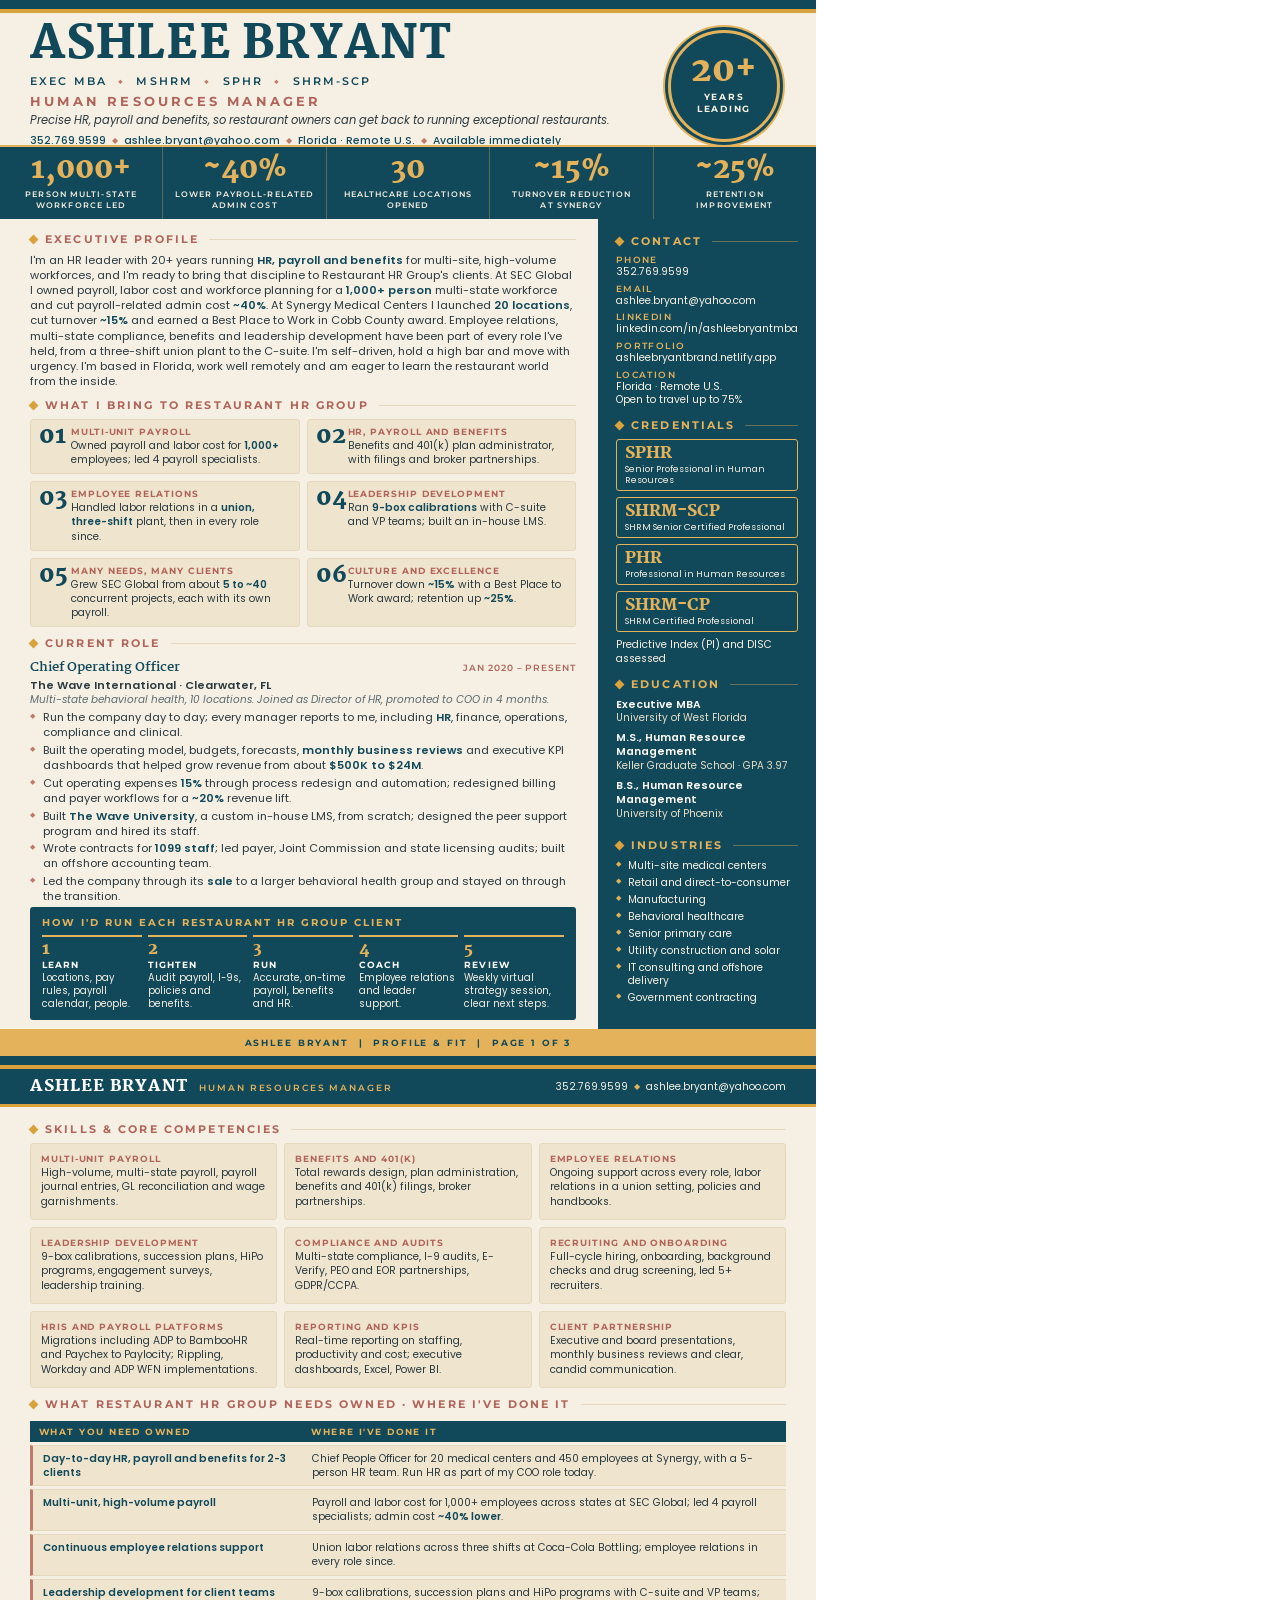
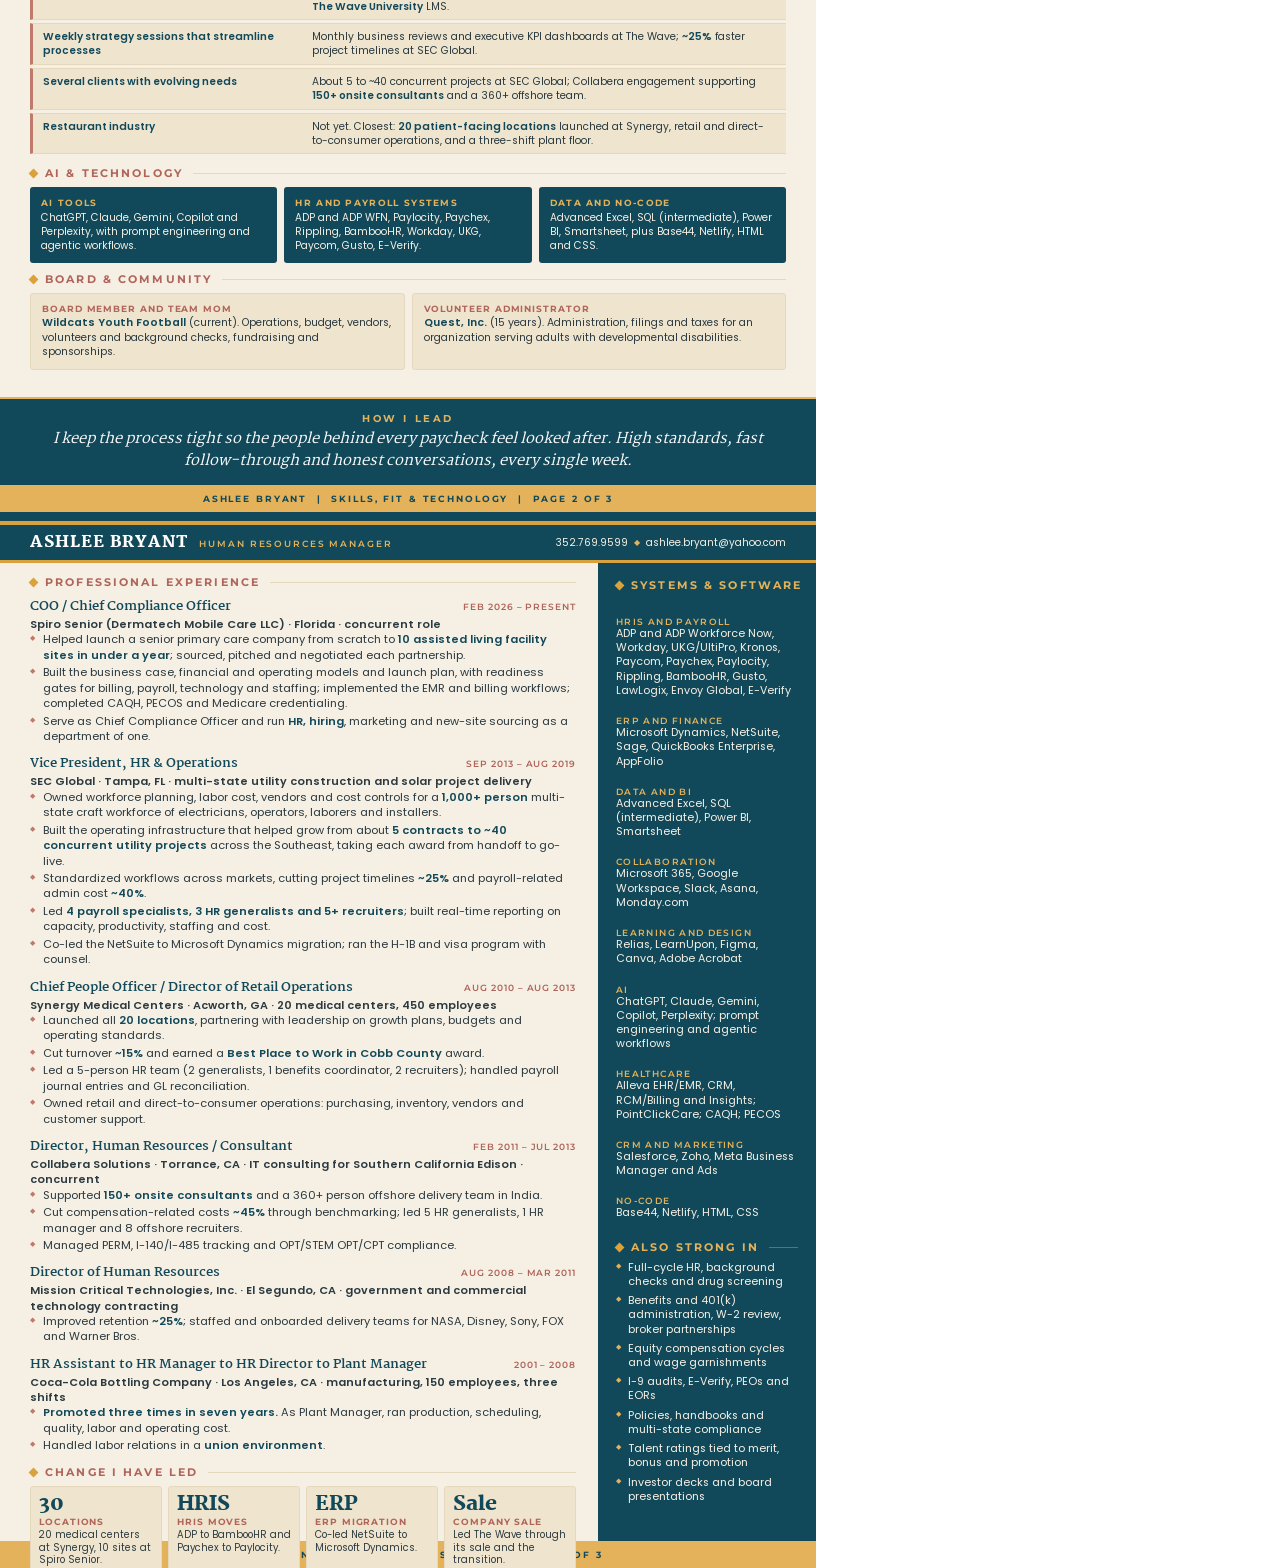
==== resume/resume.html @ 795b5654 "Add tailored 3-page resume for Restaurant HR Group HR Manager role Co-Authored-By: Claude Sonnet 5.5" ====
<!doctype html>
<html lang="en"><head><meta charset="utf-8">
<title>Ashlee Bryant | Human Resources Manager</title>
<link rel="stylesheet" href="fonts.css">
<style>
:root{--teal:#12495A;--cream:#F6F0E4;--tan:#EFE4CE;--tanb:#E6D8BC;--gold:#E3B25A;--gold2:#D9A23D;--terra:#C07A6B;--terra2:#B0645A;--ink:#2B3A40}
@page{size:8.5in 11in;margin:0}
*{box-sizing:border-box;margin:0;padding:0}
html,body{background:#fff}
body{font-family:'Poppins',sans-serif;color:var(--ink);font-size:8.6pt;line-height:1.38;-webkit-print-color-adjust:exact;print-color-adjust:exact}
.page{width:8.5in;height:11in;background:var(--cream);position:relative;overflow:hidden;display:flex;flex-direction:column;page-break-after:always}
.page:last-child{page-break-after:auto}
.bar-t{height:9px;background:var(--teal)}.bar-g{height:4px;background:var(--gold2)}
.foot{height:27px;background:var(--gold);color:var(--teal);font:700 7pt 'Montserrat',sans-serif;letter-spacing:.2em;display:flex;align-items:center;justify-content:center;flex:none}
b,strong{font-weight:600;color:var(--teal)}
.serif{font-family:'Martel',serif}
.mont{font-family:'Montserrat',sans-serif;letter-spacing:.16em;text-transform:uppercase}
/* header p1 */
.hdr{height:132px;padding:14px 30px 0 30px;display:flex;justify-content:space-between;align-items:center;flex:none}
.hdr h1{font:900 34pt/1 'Martel',serif;color:var(--teal);letter-spacing:.02em}
.cred{font:600 8pt 'Montserrat';letter-spacing:.2em;color:var(--teal);margin-top:6px}
.role{font:700 10pt 'Montserrat';letter-spacing:.24em;color:var(--terra2);margin-top:5px}
.tag{font-style:italic;font-size:8.6pt;color:var(--ink);margin-top:4px}
.contact{font-size:7.9pt;margin-top:6px;color:var(--teal);font-weight:500}
.d{color:var(--terra);font-size:6pt;margin:0 6px;vertical-align:1px}
.seal{width:112px;height:112px;border-radius:50%;background:var(--teal);border:3px solid var(--gold);box-shadow:0 0 0 3px var(--teal),0 0 0 5px var(--gold);display:flex;flex-direction:column;align-items:center;justify-content:center;text-align:center;flex:none;margin-right:6px}
.seal .n{font:900 25pt/1 'Martel';color:var(--gold)}
.seal .l{font:700 6.4pt/1.4 'Montserrat';letter-spacing:.2em;color:var(--cream);margin-top:3px}
/* stats */
.stats{background:var(--teal);height:74px;display:flex;flex:none;border-top:2px solid var(--gold)}
.stat{flex:1;text-align:center;display:flex;flex-direction:column;justify-content:center;border-right:1px solid rgba(227,178,90,.35)}
.stat:last-child{border:0}
.stat .v{font:900 21pt/1 'Martel';color:var(--gold)}
.stat .k{font:600 5.9pt/1.35 'Montserrat';letter-spacing:.14em;text-transform:uppercase;color:var(--cream);margin-top:5px;padding:0 6px}
/* layout */
.body{flex:1;display:flex;min-height:0}
.main{flex:1;padding:14px 22px 12px 30px;display:flex;flex-direction:column;min-width:0}
.side{width:218px;background:var(--teal);color:var(--cream);padding:16px 18px;display:flex;flex-direction:column;flex:none}
.sec{margin-bottom:10px}
.sh{display:flex;align-items:center;margin-bottom:7px}
.sh i{width:7px;height:7px;background:var(--gold2);transform:rotate(45deg);flex:none;margin-right:8px}
.sh span{font:700 8pt 'Montserrat';letter-spacing:.2em;color:var(--terra2);text-transform:uppercase;white-space:nowrap}
.sh:after{content:"";flex:1;height:1px;background:var(--tanb);margin-left:10px}
.side .sh span{color:var(--gold)}.side .sh:after{background:rgba(227,178,90,.4)}
p.prof{text-align:left}
.tiles{display:grid;grid-template-columns:1fr 1fr;gap:7px}
.tile{background:var(--tan);border:1px solid var(--tanb);border-radius:3px;padding:6px 8px 6px 40px;position:relative;font-size:8pt;line-height:1.36}
.tile .num{position:absolute;left:8px;top:6px;font:900 17pt/1 'Martel';color:var(--teal)}
.tile h4{font:700 6.9pt 'Montserrat';letter-spacing:.1em;text-transform:uppercase;color:var(--terra2);margin-bottom:2px}
.job{margin-bottom:0}
.jh{display:flex;justify-content:space-between;align-items:baseline}
.jt{font:700 9.6pt 'Martel';color:var(--teal)}
.jd{font:600 7pt 'Montserrat';letter-spacing:.1em;color:var(--terra2);white-space:nowrap}
.jc{font-weight:600;font-size:8.3pt;color:var(--ink)}
.jm{font-style:italic;font-size:7.8pt;color:#5b6a70;margin-bottom:3px}
ul.b{list-style:none}
ul.b li{position:relative;padding-left:13px;margin-bottom:2.6px}
ul.b li:before{content:"◆";position:absolute;left:0;top:1px;font-size:5.5pt;color:var(--terra)}
.strip{background:var(--teal);border-radius:3px;padding:9px 12px 10px;margin-top:auto;color:var(--cream)}
.strip .t{font:700 7.4pt 'Montserrat';letter-spacing:.2em;color:var(--gold);text-transform:uppercase;margin-bottom:7px}
.steps{display:flex;gap:6px}
.step{flex:1;border-top:2px solid var(--gold);padding-top:5px;font-size:7.3pt;line-height:1.32}
.step .n{font:900 12pt/1 'Martel';color:var(--gold);display:block;margin-bottom:1px}
.step h5{font:700 6.6pt 'Montserrat';letter-spacing:.12em;text-transform:uppercase;color:#fff;margin-bottom:2px}
/* sidebar content */
.side .grp{margin-bottom:12px}
.side .lab{font:600 6.4pt 'Montserrat';letter-spacing:.16em;text-transform:uppercase;color:var(--gold);margin-top:5px}
.side .val{font-size:7.9pt;word-break:break-all;line-height:1.3}
.cbox{border:1px solid var(--gold);border-radius:3px;padding:5px 8px;margin-bottom:6px}
.cbox .c{font:900 12pt/1.1 'Martel';color:var(--gold)}
.cbox .f{font-size:6.8pt;line-height:1.25;color:var(--cream)}
.edu{margin-bottom:7px}
.edu .dg{font-weight:600;font-size:8pt;color:#fff;line-height:1.3}
.edu .sc{font-size:7.5pt;color:#e9dfc8;line-height:1.3}
.ind{list-style:none}
.ind li{position:relative;padding-left:12px;font-size:7.8pt;line-height:1.3;margin-bottom:3.5px}
.ind li:before{content:"◆";position:absolute;left:0;top:1px;font-size:5pt;color:var(--gold)}
/* slim header */
.slim{background:var(--teal);height:38px;display:flex;align-items:center;justify-content:space-between;padding:0 30px;flex:none;border-bottom:3px solid var(--gold2)}
.slim .nm{font:900 12pt 'Martel';color:#fff;letter-spacing:.06em}
.slim .nm em{font:600 7pt 'Montserrat';font-style:normal;letter-spacing:.2em;color:var(--gold);margin-left:12px}
.slim .ct{font-size:7.6pt;color:var(--cream)}
.slim .ct .d{color:var(--gold)}
/* page 2 */
.p2{flex:1;padding:16px 30px 0;display:flex;flex-direction:column;min-height:0}
.sk{display:grid;grid-template-columns:repeat(3,1fr);gap:7px}
.sk .tile{padding:9px 10px 10px;font-size:7.9pt}
.fit{width:100%;border-collapse:separate;border-spacing:0 3px;font-size:7.8pt;line-height:1.33}
.fit th{background:var(--teal);color:var(--gold);font:700 6.8pt 'Montserrat';letter-spacing:.16em;text-transform:uppercase;text-align:left;padding:5px 9px}
.fit td{background:var(--tan);padding:7px 10px;vertical-align:top;border-top:1px solid var(--tanb);border-bottom:1px solid var(--tanb)}
.fit td:first-child{width:36%;font-weight:600;color:var(--teal);border-left:3px solid var(--terra);}
.cards{display:grid;grid-template-columns:repeat(3,1fr);gap:7px}
.card{background:var(--teal);color:var(--cream);border-radius:3px;padding:10px 11px;font-size:7.7pt;line-height:1.36}
.card h4{font:700 7pt 'Montserrat';letter-spacing:.14em;text-transform:uppercase;color:var(--gold);margin-bottom:3px}
.comm{display:grid;grid-template-columns:1fr 1fr;gap:7px}
.comm .tile{padding:9px 11px}
.lead{background:var(--teal);margin:0 -30px;padding:15px 40px;color:var(--cream);text-align:center;margin-top:auto;border-top:2px solid var(--gold)}
.lead .l{font:700 7.4pt 'Montserrat';letter-spacing:.26em;color:var(--gold);margin-bottom:5px}
.lead q{font:italic 400 11pt/1.45 'Martel';color:#fff;quotes:none}
/* page 3 */
.p3{flex:1;display:flex;min-height:0}
.p3 .main{padding-top:13px}
.chg{display:grid;grid-template-columns:repeat(4,1fr);gap:6px;margin-top:auto}
.chg .tile{padding:7px 8px;font-size:7.3pt;line-height:1.32}
.chg .tile h4{color:var(--terra2)}
.chg .big{font:900 15pt/1 'Martel';color:var(--teal);display:block;margin-bottom:2px}
.job3{margin-bottom:7px}
.job3 ul.b li{margin-bottom:2px}
#p1 .main{font-size:8.4pt;line-height:1.35}
#p1 .tile{font-size:7.8pt}
#p3 .main{font-size:8.4pt;padding-bottom:16px}
#p3 .side .val{font-size:8.2pt}
#p3 .side .lab{margin-top:18px!important}
#p3 .side .lab:first-of-type{margin-top:0!important}
#p3 .side .ind li{font-size:8.2pt;margin-bottom:5px}
#p2 .fit td{padding:6px 10px}
#p2 .lead{padding:13px 40px}
</style></head><body>

<!-- ============ PAGE 1 ============ -->
<div class="page" id="p1">
  <div class="bar-t"></div><div class="bar-g"></div>
  <div class="hdr">
    <div>
      <h1>ASHLEE BRYANT</h1>
      <div class="cred">EXEC MBA <span class="d">◆</span> MSHRM <span class="d">◆</span> SPHR <span class="d">◆</span> SHRM-SCP</div>
      <div class="role">HUMAN RESOURCES MANAGER</div>
      <div class="tag">Precise HR, payroll and benefits, so restaurant owners can get back to running exceptional restaurants.</div>
      <div class="contact">352.769.9599<span class="d">◆</span>ashlee.bryant@yahoo.com<span class="d">◆</span>Florida · Remote U.S.<span class="d">◆</span>Available immediately</div>
    </div>
    <div class="seal"><span class="n">20+</span><span class="l">YEARS<br>LEADING</span></div>
  </div>
  <div class="stats">
    <div class="stat"><span class="v">1,000+</span><span class="k">Person multi-state<br>workforce led</span></div>
    <div class="stat"><span class="v">~40%</span><span class="k">Lower payroll-related<br>admin cost</span></div>
    <div class="stat"><span class="v">30</span><span class="k">Healthcare locations<br>opened</span></div>
    <div class="stat"><span class="v">~15%</span><span class="k">Turnover reduction<br>at Synergy</span></div>
    <div class="stat"><span class="v">~25%</span><span class="k">Retention<br>improvement</span></div>
  </div>
  <div class="body">
    <div class="main">
      <div class="sec">
        <div class="sh"><i></i><span>Executive Profile</span></div>
        <p class="prof">I'm an HR leader with 20+ years running <b>HR, payroll and benefits</b> for multi-site, high-volume workforces, and I'm ready to bring that discipline to Restaurant HR Group's clients. At SEC Global I owned payroll, labor cost and workforce planning for a <b>1,000+ person</b> multi-state workforce and cut payroll-related admin cost <b>~40%</b>. At Synergy Medical Centers I launched <b>20 locations</b>, cut turnover <b>~15%</b> and earned a Best Place to Work in Cobb County award. Employee relations, multi-state compliance, benefits and leadership development have been part of every role I've held, from a three-shift union plant to the C-suite. I'm self-driven, hold a high bar and move with urgency. I'm based in Florida, work well remotely and am eager to learn the restaurant world from the inside.</p>
      </div>
      <div class="sec">
        <div class="sh"><i></i><span>What I bring to Restaurant HR Group</span></div>
        <div class="tiles">
          <div class="tile"><span class="num">01</span><h4>Multi-unit payroll</h4>Owned payroll and labor cost for <b>1,000+</b> employees; led 4 payroll specialists.</div>
          <div class="tile"><span class="num">02</span><h4>HR, payroll and benefits</h4>Benefits and 401(k) plan administrator, with filings and broker partnerships.</div>
          <div class="tile"><span class="num">03</span><h4>Employee relations</h4>Handled labor relations in a <b>union, three-shift</b> plant, then in every role since.</div>
          <div class="tile"><span class="num">04</span><h4>Leadership development</h4>Ran <b>9-box calibrations</b> with C-suite and VP teams; built an in-house LMS.</div>
          <div class="tile"><span class="num">05</span><h4>Many needs, many clients</h4>Grew SEC Global from about <b>5 to ~40</b> concurrent projects, each with its own payroll.</div>
          <div class="tile"><span class="num">06</span><h4>Culture and excellence</h4>Turnover down <b>~15%</b> with a Best Place to Work award; retention up <b>~25%</b>.</div>
        </div>
      </div>
      <div class="sec job">
        <div class="sh"><i></i><span>Current Role</span></div>
        <div class="jh"><span class="jt">Chief Operating Officer</span><span class="jd">JAN 2020 – PRESENT</span></div>
        <div class="jc">The Wave International · Clearwater, FL</div>
        <div class="jm">Multi-state behavioral health, 10 locations. Joined as Director of HR, promoted to COO in 4 months.</div>
        <ul class="b">
          <li>Run the company day to day; every manager reports to me, including <b>HR</b>, finance, operations, compliance and clinical.</li>
          <li>Built the operating model, budgets, forecasts, <b>monthly business reviews</b> and executive KPI dashboards that helped grow revenue from about <b>$500K to $24M</b>.</li>
          <li>Cut operating expenses <b>15%</b> through process redesign and automation; redesigned billing and payer workflows for a <b>~20%</b> revenue lift.</li>
          <li>Built <b>The Wave University</b>, a custom in-house LMS, from scratch; designed the peer support program and hired its staff.</li>
          <li>Wrote contracts for <b>1099 staff</b>; led payer, Joint Commission and state licensing audits; built an offshore accounting team.</li>
                    <li>Led the company through its <b>sale</b> to a larger behavioral health group and stayed on through the transition.</li>
        </ul>
      </div>
      <div class="strip">
        <div class="t">How I'd run each Restaurant HR Group client</div>
        <div class="steps">
          <div class="step"><span class="n">1</span><h5>Learn</h5>Locations, pay rules, payroll calendar, people.</div>
          <div class="step"><span class="n">2</span><h5>Tighten</h5>Audit payroll, I-9s, policies and benefits.</div>
          <div class="step"><span class="n">3</span><h5>Run</h5>Accurate, on-time payroll, benefits and HR.</div>
          <div class="step"><span class="n">4</span><h5>Coach</h5>Employee relations and leader support.</div>
          <div class="step"><span class="n">5</span><h5>Review</h5>Weekly virtual strategy session, clear next steps.</div>
        </div>
      </div>
    </div>
    <div class="side">
      <div class="grp">
        <div class="sh"><i></i><span>Contact</span></div>
        <div class="lab" style="margin-top:0">Phone</div><div class="val">352.769.9599</div>
        <div class="lab">Email</div><div class="val">ashlee.bryant@yahoo.com</div>
        <div class="lab">LinkedIn</div><div class="val">linkedin.com/in/ashleebryantmba</div>
        <div class="lab">Portfolio</div><div class="val">ashleebryantbrand.netlify.app</div>
        <div class="lab">Location</div><div class="val">Florida · Remote U.S.<br>Open to travel up to 75%</div>
      </div>
      <div class="grp">
        <div class="sh"><i></i><span>Credentials</span></div>
        <div class="cbox"><div class="c">SPHR</div><div class="f">Senior Professional in Human Resources</div></div>
        <div class="cbox"><div class="c">SHRM-SCP</div><div class="f">SHRM Senior Certified Professional</div></div>
        <div class="cbox"><div class="c">PHR</div><div class="f">Professional in Human Resources</div></div>
        <div class="cbox"><div class="c">SHRM-CP</div><div class="f">SHRM Certified Professional</div></div>
        <div class="val" style="margin-top:2px;word-break:normal">Predictive Index (PI) and DISC assessed</div>
      </div>
      <div class="grp">
        <div class="sh"><i></i><span>Education</span></div>
        <div class="edu"><div class="dg">Executive MBA</div><div class="sc">University of West Florida</div></div>
        <div class="edu"><div class="dg">M.S., Human Resource Management</div><div class="sc">Keller Graduate School · GPA 3.97</div></div>
        <div class="edu"><div class="dg">B.S., Human Resource Management</div><div class="sc">University of Phoenix</div></div>
      </div>
      <div class="grp" style="margin-bottom:0">
        <div class="sh"><i></i><span>Industries</span></div>
        <ul class="ind">
          <li>Multi-site medical centers</li><li>Retail and direct-to-consumer</li><li>Manufacturing</li><li>Behavioral healthcare</li><li>Senior primary care</li><li>Utility construction and solar</li><li>IT consulting and offshore delivery</li><li>Government contracting</li>
        </ul>
      </div>
    </div>
  </div>
  <div class="foot">ASHLEE BRYANT &nbsp;|&nbsp; PROFILE &amp; FIT &nbsp;|&nbsp; PAGE 1 OF 3</div>
</div>

<!-- ============ PAGE 2 ============ -->
<div class="page" id="p2">
  <div class="bar-t"></div><div class="bar-g"></div>
  <div class="slim"><div class="nm">ASHLEE BRYANT<em>HUMAN RESOURCES MANAGER</em></div><div class="ct">352.769.9599<span class="d">◆</span>ashlee.bryant@yahoo.com</div></div>
  <div class="p2">
    <div class="sec">
      <div class="sh"><i></i><span>Skills &amp; Core Competencies</span></div>
      <div class="sk">
        <div class="tile"><h4>Multi-unit payroll</h4>High-volume, multi-state payroll, payroll journal entries, GL reconciliation and wage garnishments.</div>
        <div class="tile"><h4>Benefits and 401(k)</h4>Total rewards design, plan administration, benefits and 401(k) filings, broker partnerships.</div>
        <div class="tile"><h4>Employee relations</h4>Ongoing support across every role, labor relations in a union setting, policies and handbooks.</div>
        <div class="tile"><h4>Leadership development</h4>9-box calibrations, succession plans, HiPo programs, engagement surveys, leadership training.</div>
        <div class="tile"><h4>Compliance and audits</h4>Multi-state compliance, I-9 audits, E-Verify, PEO and EOR partnerships, GDPR/CCPA.</div>
        <div class="tile"><h4>Recruiting and onboarding</h4>Full-cycle hiring, onboarding, background checks and drug screening, led 5+ recruiters.</div>
        <div class="tile"><h4>HRIS and payroll platforms</h4>Migrations including ADP to BambooHR and Paychex to Paylocity; Rippling, Workday and ADP WFN implementations.</div>
        <div class="tile"><h4>Reporting and KPIs</h4>Real-time reporting on staffing, productivity and cost; executive dashboards, Excel, Power BI.</div>
        <div class="tile"><h4>Client partnership</h4>Executive and board presentations, monthly business reviews and clear, candid communication.</div>
      </div>
    </div>
    <div class="sec">
      <div class="sh"><i></i><span>What Restaurant HR Group needs owned · Where I've done it</span></div>
      <table class="fit">
        <tr><th>What you need owned</th><th>Where I've done it</th></tr>
        <tr><td>Day-to-day HR, payroll and benefits for 2-3 clients</td><td>Chief People Officer for 20 medical centers and 450 employees at Synergy, with a 5-person HR team. Run HR as part of my COO role today.</td></tr>
        <tr><td>Multi-unit, high-volume payroll</td><td>Payroll and labor cost for 1,000+ employees across states at SEC Global; led 4 payroll specialists; admin cost <b>~40% lower</b>.</td></tr>
        <tr><td>Continuous employee relations support</td><td>Union labor relations across three shifts at Coca-Cola Bottling; employee relations in every role since.</td></tr>
        <tr><td>Leadership development for client teams</td><td>9-box calibrations, succession plans and HiPo programs with C-suite and VP teams; <b>The Wave University</b> LMS.</td></tr>
        <tr><td>Weekly strategy sessions that streamline processes</td><td>Monthly business reviews and executive KPI dashboards at The Wave; <b>~25%</b> faster project timelines at SEC Global.</td></tr>
        <tr><td>Several clients with evolving needs</td><td>About 5 to ~40 concurrent projects at SEC Global; Collabera engagement supporting <b>150+ onsite consultants</b> and a 360+ offshore team.</td></tr>
        <tr><td>Restaurant industry</td><td>Not yet. Closest: <b>20 patient-facing locations</b> launched at Synergy, retail and direct-to-consumer operations, and a three-shift plant floor.</td></tr>
      </table>
    </div>
    <div class="sec">
      <div class="sh"><i></i><span>AI &amp; Technology</span></div>
      <div class="cards">
        <div class="card"><h4>AI tools</h4>ChatGPT, Claude, Gemini, Copilot and Perplexity, with prompt engineering and agentic workflows.</div>
        <div class="card"><h4>HR and payroll systems</h4>ADP and ADP WFN, Paylocity, Paychex, Rippling, BambooHR, Workday, UKG, Paycom, Gusto, E-Verify.</div>
        <div class="card"><h4>Data and no-code</h4>Advanced Excel, SQL (intermediate), Power BI, Smartsheet, plus Base44, Netlify, HTML and CSS.</div>
      </div>
    </div>
    <div class="sec" style="margin-bottom:14px">
      <div class="sh"><i></i><span>Board &amp; Community</span></div>
      <div class="comm">
        <div class="tile"><h4>Board Member and Team Mom</h4><b>Wildcats Youth Football</b> (current). Operations, budget, vendors, volunteers and background checks, fundraising and sponsorships.</div>
        <div class="tile"><h4>Volunteer Administrator</h4><b>Quest, Inc.</b> (15 years). Administration, filings and taxes for an organization serving adults with developmental disabilities.</div>
      </div>
    </div>
    <div class="lead">
      <div class="l">HOW I LEAD</div>
      <q>I keep the process tight so the people behind every paycheck feel looked after. High standards, fast follow-through and honest conversations, every single week.</q>
    </div>
  </div>
  <div class="foot">ASHLEE BRYANT &nbsp;|&nbsp; SKILLS, FIT &amp; TECHNOLOGY &nbsp;|&nbsp; PAGE 2 OF 3</div>
</div>

<!-- ============ PAGE 3 ============ -->
<div class="page" id="p3">
  <div class="bar-t"></div><div class="bar-g"></div>
  <div class="slim"><div class="nm">ASHLEE BRYANT<em>HUMAN RESOURCES MANAGER</em></div><div class="ct">352.769.9599<span class="d">◆</span>ashlee.bryant@yahoo.com</div></div>
  <div class="p3">
    <div class="main">
      <div class="sh"><i></i><span>Professional Experience</span></div>
      <div class="job3">
        <div class="jh"><span class="jt">COO / Chief Compliance Officer</span><span class="jd">FEB 2026 – PRESENT</span></div>
        <div class="jc">Spiro Senior (Dermatech Mobile Care LLC) · Florida · concurrent role</div>
        <ul class="b">
          <li>Helped launch a senior primary care company from scratch to <b>10 assisted living facility sites in under a year</b>; sourced, pitched and negotiated each partnership.</li>
          <li>Built the business case, financial and operating models and launch plan, with readiness gates for billing, payroll, technology and staffing; implemented the EMR and billing workflows; completed CAQH, PECOS and Medicare credentialing.</li>
          <li>Serve as Chief Compliance Officer and run <b>HR, hiring</b>, marketing and new-site sourcing as a department of one.</li>
        </ul>
      </div>
      <div class="job3">
        <div class="jh"><span class="jt">Vice President, HR &amp; Operations</span><span class="jd">SEP 2013 – AUG 2019</span></div>
        <div class="jc">SEC Global · Tampa, FL · multi-state utility construction and solar project delivery</div>
        <ul class="b">
          <li>Owned workforce planning, labor cost, vendors and cost controls for a <b>1,000+ person</b> multi-state craft workforce of electricians, operators, laborers and installers.</li>
          <li>Built the operating infrastructure that helped grow from about <b>5 contracts to ~40 concurrent utility projects</b> across the Southeast, taking each award from handoff to go-live.</li>
          <li>Standardized workflows across markets, cutting project timelines <b>~25%</b> and payroll-related admin cost <b>~40%</b>.</li>
          <li>Led <b>4 payroll specialists, 3 HR generalists and 5+ recruiters</b>; built real-time reporting on capacity, productivity, staffing and cost.</li>
          <li>Co-led the NetSuite to Microsoft Dynamics migration; ran the H-1B and visa program with counsel.</li>
        </ul>
      </div>
      <div class="job3">
        <div class="jh"><span class="jt">Chief People Officer / Director of Retail Operations</span><span class="jd">AUG 2010 – AUG 2013</span></div>
        <div class="jc">Synergy Medical Centers · Acworth, GA · 20 medical centers, 450 employees</div>
        <ul class="b">
          <li>Launched all <b>20 locations</b>, partnering with leadership on growth plans, budgets and operating standards.</li>
          <li>Cut turnover <b>~15%</b> and earned a <b>Best Place to Work in Cobb County</b> award.</li>
          <li>Led a 5-person HR team (2 generalists, 1 benefits coordinator, 2 recruiters); handled payroll journal entries and GL reconciliation.</li>
          <li>Owned retail and direct-to-consumer operations: purchasing, inventory, vendors and customer support.</li>
        </ul>
      </div>
      <div class="job3">
        <div class="jh"><span class="jt">Director, Human Resources / Consultant</span><span class="jd">FEB 2011 – JUL 2013</span></div>
        <div class="jc">Collabera Solutions · Torrance, CA · IT consulting for Southern California Edison · concurrent</div>
        <ul class="b">
          <li>Supported <b>150+ onsite consultants</b> and a 360+ person offshore delivery team in India.</li>
          <li>Cut compensation-related costs <b>~45%</b> through benchmarking; led 5 HR generalists, 1 HR manager and 8 offshore recruiters.</li>
          <li>Managed PERM, I-140/I-485 tracking and OPT/STEM OPT/CPT compliance.</li>
        </ul>
      </div>
      <div class="job3">
        <div class="jh"><span class="jt">Director of Human Resources</span><span class="jd">AUG 2008 – MAR 2011</span></div>
        <div class="jc">Mission Critical Technologies, Inc. · El Segundo, CA · government and commercial technology contracting</div>
        <ul class="b">
          <li>Improved retention <b>~25%</b>; staffed and onboarded delivery teams for NASA, Disney, Sony, FOX and Warner Bros.</li>
        </ul>
      </div>
      <div class="job3" style="margin-bottom:10px">
        <div class="jh"><span class="jt">HR Assistant to HR Manager to HR Director to Plant Manager</span><span class="jd">2001 – 2008</span></div>
        <div class="jc">Coca-Cola Bottling Company · Los Angeles, CA · manufacturing, 150 employees, three shifts</div>
        <ul class="b">
          <li><b>Promoted three times in seven years.</b> As Plant Manager, ran production, scheduling, quality, labor and operating cost.</li>
          <li>Handled labor relations in a <b>union environment</b>.</li>
        </ul>
      </div>
      <div class="sh" style="margin-top:auto"><i></i><span>Change I Have Led</span></div>
      <div class="chg">
        <div class="tile"><span class="big">30</span><h4>Locations</h4>20 medical centers at Synergy, 10 sites at Spiro Senior.</div>
        <div class="tile"><span class="big">HRIS</span><h4>HRIS moves</h4>ADP to BambooHR and Paychex to Paylocity.</div>
        <div class="tile"><span class="big">ERP</span><h4>ERP migration</h4>Co-led NetSuite to Microsoft Dynamics.</div>
        <div class="tile"><span class="big">Sale</span><h4>Company sale</h4>Led The Wave through its sale and the transition.</div>
      </div>
    </div>
    <div class="side">
      <div class="sh"><i></i><span>Systems &amp; Software</span></div>
      <div class="lab" style="margin-top:0">HRIS and payroll</div><div class="val" style="word-break:normal">ADP and ADP Workforce Now, Workday, UKG/UltiPro, Kronos, Paycom, Paychex, Paylocity, Rippling, BambooHR, Gusto, LawLogix, Envoy Global, E-Verify</div>
      <div class="lab" style="margin-top:12px">ERP and finance</div><div class="val" style="word-break:normal">Microsoft Dynamics, NetSuite, Sage, QuickBooks Enterprise, AppFolio</div>
      <div class="lab" style="margin-top:12px">Data and BI</div><div class="val" style="word-break:normal">Advanced Excel, SQL (intermediate), Power BI, Smartsheet</div>
      <div class="lab" style="margin-top:12px">Collaboration</div><div class="val" style="word-break:normal">Microsoft 365, Google Workspace, Slack, Asana, Monday.com</div>
      <div class="lab" style="margin-top:12px">Learning and design</div><div class="val" style="word-break:normal">Relias, LearnUpon, Figma, Canva, Adobe Acrobat</div>
      <div class="lab" style="margin-top:12px">AI</div><div class="val" style="word-break:normal">ChatGPT, Claude, Gemini, Copilot, Perplexity; prompt engineering and agentic workflows</div>
      <div class="lab" style="margin-top:12px">Healthcare</div><div class="val" style="word-break:normal">Alleva EHR/EMR, CRM, RCM/Billing and Insights; PointClickCare; CAQH; PECOS</div>
      <div class="lab" style="margin-top:12px">CRM and marketing</div><div class="val" style="word-break:normal">Salesforce, Zoho, Meta Business Manager and Ads</div>
      <div class="lab" style="margin-top:12px">No-code</div><div class="val" style="word-break:normal">Base44, Netlify, HTML, CSS</div>
      <div class="sh" style="margin-top:20px"><i></i><span>Also Strong In</span></div>
      <ul class="ind">
        <li>Full-cycle HR, background checks and drug screening</li><li>Benefits and 401(k) administration, W-2 review, broker partnerships</li><li>Equity compensation cycles and wage garnishments</li><li>I-9 audits, E-Verify, PEOs and EORs</li><li>Policies, handbooks and multi-state compliance</li><li>Talent ratings tied to merit, bonus and promotion</li><li>Investor decks and board presentations</li>
      </ul>
    </div>
  </div>
  <div class="foot">ASHLEE BRYANT &nbsp;|&nbsp; EXPERIENCE &amp; SYSTEMS &nbsp;|&nbsp; PAGE 3 OF 3</div>
</div>
</body></html>
---- resume/fonts.css ----
@font-face {
  font-family: 'Martel';
  font-style: normal;
  font-weight: 400;
  font-display: swap;
  src: url(fonts/f0.ttf) format('truetype');
}
@font-face {
  font-family: 'Martel';
  font-style: normal;
  font-weight: 700;
  font-display: swap;
  src: url(fonts/f1.ttf) format('truetype');
}
@font-face {
  font-family: 'Martel';
  font-style: normal;
  font-weight: 900;
  font-display: swap;
  src: url(fonts/f2.ttf) format('truetype');
}
@font-face {
  font-family: 'Montserrat';
  font-style: normal;
  font-weight: 500;
  font-display: swap;
  src: url(fonts/f3.ttf) format('truetype');
}
@font-face {
  font-family: 'Montserrat';
  font-style: normal;
  font-weight: 600;
  font-display: swap;
  src: url(fonts/f4.ttf) format('truetype');
}
@font-face {
  font-family: 'Montserrat';
  font-style: normal;
  font-weight: 700;
  font-display: swap;
  src: url(fonts/f5.ttf) format('truetype');
}
@font-face {
  font-family: 'Poppins';
  font-style: italic;
  font-weight: 400;
  font-display: swap;
  src: url(fonts/f6.ttf) format('truetype');
}
@font-face {
  font-family: 'Poppins';
  font-style: normal;
  font-weight: 400;
  font-display: swap;
  src: url(fonts/f7.ttf) format('truetype');
}
@font-face {
  font-family: 'Poppins';
  font-style: normal;
  font-weight: 500;
  font-display: swap;
  src: url(fonts/f8.ttf) format('truetype');
}
@font-face {
  font-family: 'Poppins';
  font-style: normal;
  font-weight: 600;
  font-display: swap;
  src: url(fonts/f9.ttf) format('truetype');
}
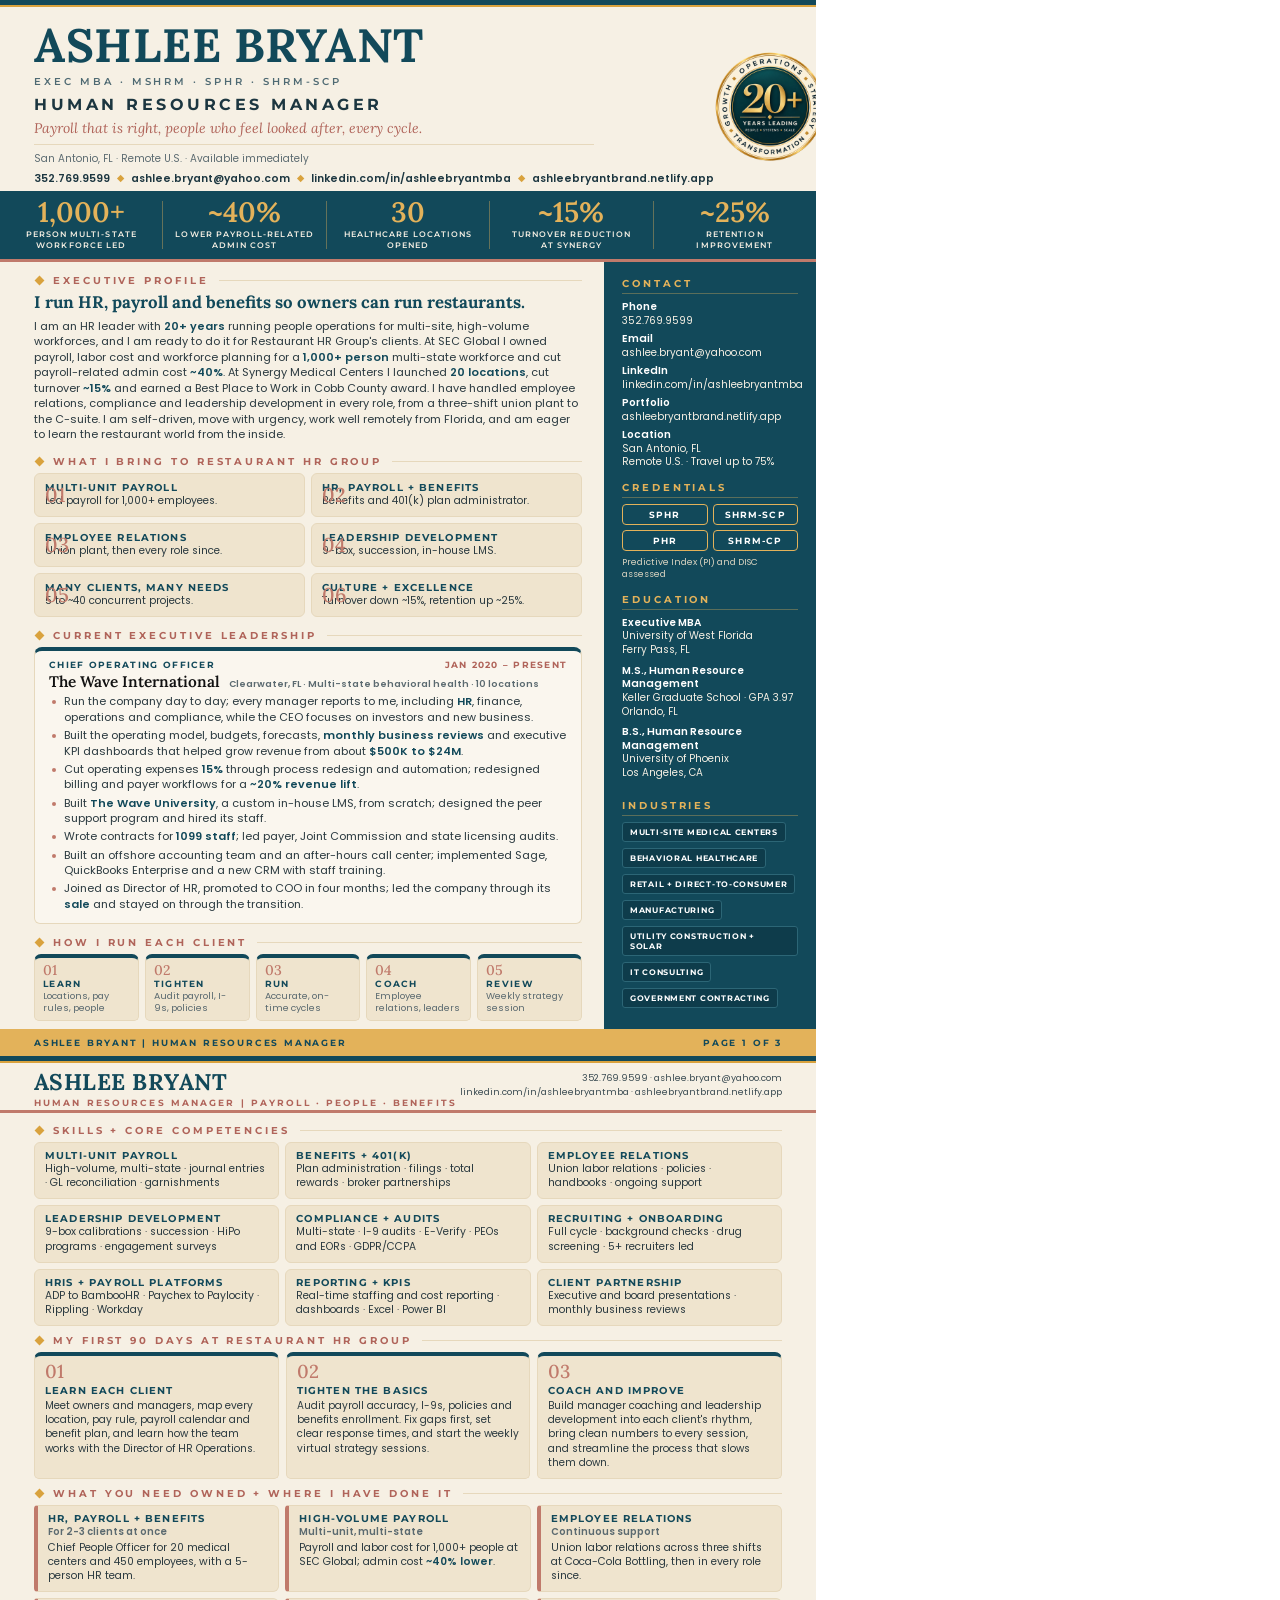
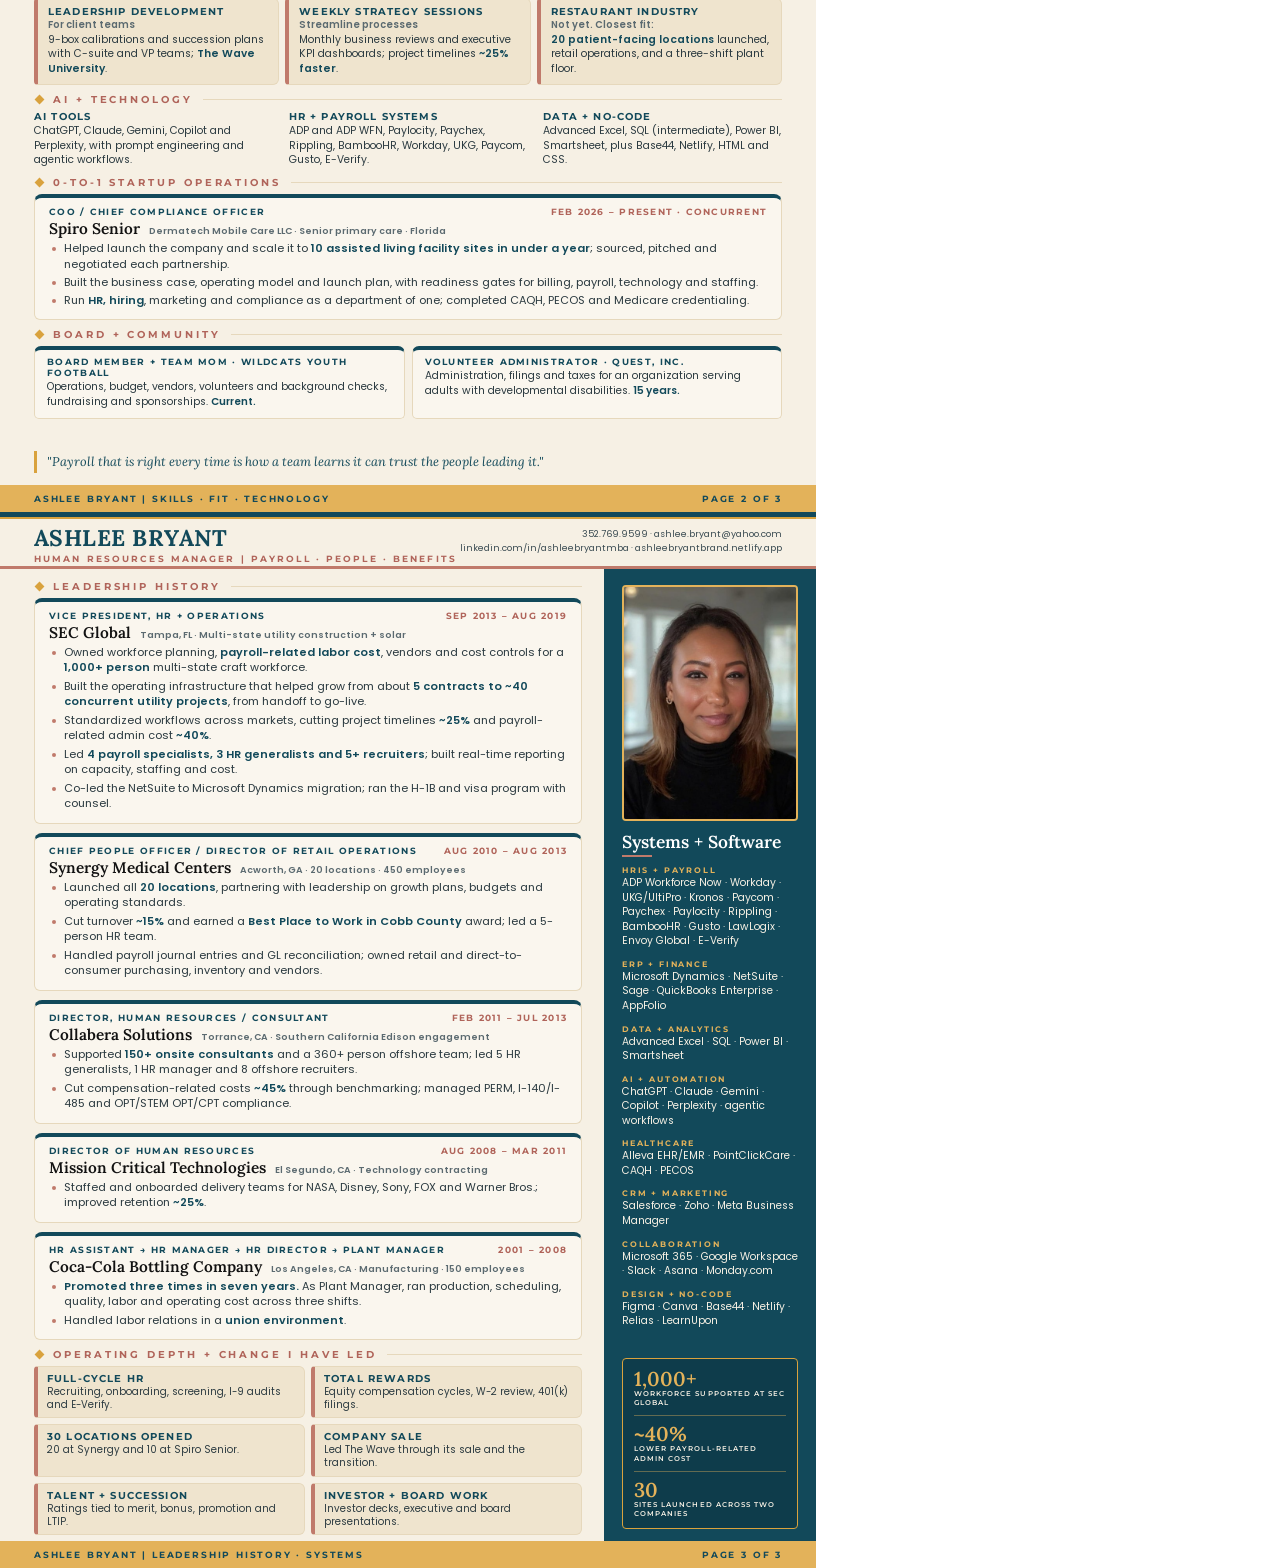
==== commit fdc97509: "Restyle resume to match ALEET resume layout, branding and spacing Co-Authored-By: Claude Sonnet 5.5 " ====
--- a/resume/resume.html
+++ b/resume/resume.html
@@ -3,132 +3,135 @@
 <title>Ashlee Bryant | Human Resources Manager</title>
 <link rel="stylesheet" href="fonts.css">
 <style>
-:root{--teal:#12495A;--cream:#F6F0E4;--tan:#EFE4CE;--tanb:#E6D8BC;--gold:#E3B25A;--gold2:#D9A23D;--terra:#C07A6B;--terra2:#B0645A;--ink:#2B3A40}
+:root{--teal:#12495A;--cream:#F6F0E4;--tan:#EFE4CE;--tanb:#E6D8BC;--gold:#E3B25A;--gold2:#D9A23D;--terra:#C07A6B;--terra2:#B0645A;--ink:#2B3A40;--card:#FAF6EE}
 @page{size:8.5in 11in;margin:0}
 *{box-sizing:border-box;margin:0;padding:0}
-html,body{background:#fff}
-body{font-family:'Poppins',sans-serif;color:var(--ink);font-size:8.6pt;line-height:1.38;-webkit-print-color-adjust:exact;print-color-adjust:exact}
+body{font-family:'Poppins',sans-serif;color:var(--ink);font-size:8.3pt;line-height:1.4;-webkit-print-color-adjust:exact;print-color-adjust:exact}
 .page{width:8.5in;height:11in;background:var(--cream);position:relative;overflow:hidden;display:flex;flex-direction:column;page-break-after:always}
 .page:last-child{page-break-after:auto}
-.bar-t{height:9px;background:var(--teal)}.bar-g{height:4px;background:var(--gold2)}
-.foot{height:27px;background:var(--gold);color:var(--teal);font:700 7pt 'Montserrat',sans-serif;letter-spacing:.2em;display:flex;align-items:center;justify-content:center;flex:none}
-b,strong{font-weight:600;color:var(--teal)}
-.serif{font-family:'Martel',serif}
-.mont{font-family:'Montserrat',sans-serif;letter-spacing:.16em;text-transform:uppercase}
+.bar-t{height:5px;background:var(--teal)}.bar-g{height:2px;background:var(--gold2)}
+.foot{height:27px;background:var(--gold);color:var(--teal);font:700 6.8pt 'Montserrat',sans-serif;letter-spacing:.2em;display:flex;align-items:center;justify-content:space-between;padding:0 34px;flex:none}
+b,strong{font-weight:700;color:var(--teal)}
+.d{color:var(--gold2);font-size:6.5pt;margin:0 7px;vertical-align:1px}
 /* header p1 */
-.hdr{height:132px;padding:14px 30px 0 30px;display:flex;justify-content:space-between;align-items:center;flex:none}
-.hdr h1{font:900 34pt/1 'Martel',serif;color:var(--teal);letter-spacing:.02em}
-.cred{font:600 8pt 'Montserrat';letter-spacing:.2em;color:var(--teal);margin-top:6px}
-.role{font:700 10pt 'Montserrat';letter-spacing:.24em;color:var(--terra2);margin-top:5px}
-.tag{font-style:italic;font-size:8.6pt;color:var(--ink);margin-top:4px}
-.contact{font-size:7.9pt;margin-top:6px;color:var(--teal);font-weight:500}
-.d{color:var(--terra);font-size:6pt;margin:0 6px;vertical-align:1px}
-.seal{width:112px;height:112px;border-radius:50%;background:var(--teal);border:3px solid var(--gold);box-shadow:0 0 0 3px var(--teal),0 0 0 5px var(--gold);display:flex;flex-direction:column;align-items:center;justify-content:center;text-align:center;flex:none;margin-right:6px}
-.seal .n{font:900 25pt/1 'Martel';color:var(--gold)}
-.seal .l{font:700 6.4pt/1.4 'Montserrat';letter-spacing:.2em;color:var(--cream);margin-top:3px}
+.hdr{height:184px;padding:14px 36px 0 34px;display:flex;justify-content:space-between;flex:none}
+.hdr .l{flex:1}
+.hdr h1{font:700 35pt/1.05 'Lora',serif;color:var(--teal);letter-spacing:.015em}
+.cred{font:600 7.4pt 'Montserrat';letter-spacing:.3em;color:#4f6a73;margin-top:5px}
+.role{font:700 12pt 'Montserrat';letter-spacing:.22em;color:#1c3640;margin-top:8px}
+.tag{font:italic 400 10.5pt 'Lora';color:var(--terra2);margin-top:5px;padding-bottom:7px;border-bottom:1px solid var(--tanb);width:560px}
+.loc{font-size:7.6pt;color:#5b6a70;margin-top:7px}
+.contact{font-size:7.9pt;font-weight:600;color:#1c3640;margin-top:6px}
+.seal{width:112px;height:112px;flex:none;margin-top:30px}
+.seal img{width:112px;height:112px;display:block}
 /* stats */
-.stats{background:var(--teal);height:74px;display:flex;flex:none;border-top:2px solid var(--gold)}
-.stat{flex:1;text-align:center;display:flex;flex-direction:column;justify-content:center;border-right:1px solid rgba(227,178,90,.35)}
+.stats{background:var(--teal);height:71px;display:flex;flex:none;border-bottom:3px solid var(--terra);align-items:center}
+.stat{flex:1;text-align:center;border-right:1px solid rgba(227,178,90,.4);height:48px;display:flex;flex-direction:column;justify-content:center}
 .stat:last-child{border:0}
-.stat .v{font:900 21pt/1 'Martel';color:var(--gold)}
-.stat .k{font:600 5.9pt/1.35 'Montserrat';letter-spacing:.14em;text-transform:uppercase;color:var(--cream);margin-top:5px;padding:0 6px}
+.stat .v{font:600 21pt/1 'Lora';color:var(--gold)}
+.stat .k{font:600 5.7pt/1.4 'Montserrat';letter-spacing:.14em;text-transform:uppercase;color:var(--cream);margin-top:4px;padding:0 6px}
 /* layout */
 .body{flex:1;display:flex;min-height:0}
-.main{flex:1;padding:14px 22px 12px 30px;display:flex;flex-direction:column;min-width:0}
-.side{width:218px;background:var(--teal);color:var(--cream);padding:16px 18px;display:flex;flex-direction:column;flex:none}
-.sec{margin-bottom:10px}
-.sh{display:flex;align-items:center;margin-bottom:7px}
-.sh i{width:7px;height:7px;background:var(--gold2);transform:rotate(45deg);flex:none;margin-right:8px}
-.sh span{font:700 8pt 'Montserrat';letter-spacing:.2em;color:var(--terra2);text-transform:uppercase;white-space:nowrap}
+.main{flex:1;padding:13px 22px 12px 34px;display:flex;flex-direction:column;min-width:0}
+.side{width:212px;background:var(--teal);color:var(--cream);padding:16px 18px 12px 18px;display:flex;flex-direction:column;flex:none}
+.sec{margin-bottom:9px}
+.sh{display:flex;align-items:center;margin-bottom:6px}
+.sh i{width:7px;height:7px;background:var(--gold2);transform:rotate(45deg);flex:none;margin:0 10px 0 2px}
+.sh span{font:700 7.3pt 'Montserrat';letter-spacing:.3em;color:var(--terra2);text-transform:uppercase;white-space:nowrap}
 .sh:after{content:"";flex:1;height:1px;background:var(--tanb);margin-left:10px}
-.side .sh span{color:var(--gold)}.side .sh:after{background:rgba(227,178,90,.4)}
-p.prof{text-align:left}
-.tiles{display:grid;grid-template-columns:1fr 1fr;gap:7px}
-.tile{background:var(--tan);border:1px solid var(--tanb);border-radius:3px;padding:6px 8px 6px 40px;position:relative;font-size:8pt;line-height:1.36}
-.tile .num{position:absolute;left:8px;top:6px;font:900 17pt/1 'Martel';color:var(--teal)}
-.tile h4{font:700 6.9pt 'Montserrat';letter-spacing:.1em;text-transform:uppercase;color:var(--terra2);margin-bottom:2px}
-.job{margin-bottom:0}
+.head{font:700 12.6pt/1.3 'Lora';color:var(--teal);margin-bottom:5px}
+.tiles{display:grid;grid-template-columns:1fr 1fr;gap:6px}
+.tile{background:var(--tan);border:1px solid var(--tanb);border-radius:6px;padding:6px 10px;position:relative;font-size:7.9pt;line-height:1.35}
+.tile h4{font:700 7.2pt 'Montserrat';letter-spacing:.12em;text-transform:uppercase;color:var(--teal);margin-bottom:1px}
+.tile.n{padding-left:46px}
+.tile.n .num{position:absolute;left:10px;top:50%;transform:translateY(-50%);font:500 15pt/1 'Lora';color:var(--terra)}
+.jcard{background:var(--card);border:1px solid var(--tanb);border-top:4px solid var(--teal);border-radius:8px 8px 6px 6px;padding:8px 14px 8px}
 .jh{display:flex;justify-content:space-between;align-items:baseline}
-.jt{font:700 9.6pt 'Martel';color:var(--teal)}
-.jd{font:600 7pt 'Montserrat';letter-spacing:.1em;color:var(--terra2);white-space:nowrap}
-.jc{font-weight:600;font-size:8.3pt;color:var(--ink)}
-.jm{font-style:italic;font-size:7.8pt;color:#5b6a70;margin-bottom:3px}
+.jt{font:700 7pt 'Montserrat';letter-spacing:.14em;text-transform:uppercase;color:var(--teal)}
+.jd{font:700 6.6pt 'Montserrat';letter-spacing:.14em;color:var(--terra2);white-space:nowrap}
+.jc{display:flex;align-items:baseline;margin:2px 0 3px}
+.jc .co{font:600 11.5pt 'Lora';color:#111}
+.jc .m{font:600 6.9pt 'Poppins';color:#5b6a70;margin-left:9px}
 ul.b{list-style:none}
-ul.b li{position:relative;padding-left:13px;margin-bottom:2.6px}
-ul.b li:before{content:"◆";position:absolute;left:0;top:1px;font-size:5.5pt;color:var(--terra)}
-.strip{background:var(--teal);border-radius:3px;padding:9px 12px 10px;margin-top:auto;color:var(--cream)}
-.strip .t{font:700 7.4pt 'Montserrat';letter-spacing:.2em;color:var(--gold);text-transform:uppercase;margin-bottom:7px}
-.steps{display:flex;gap:6px}
-.step{flex:1;border-top:2px solid var(--gold);padding-top:5px;font-size:7.3pt;line-height:1.32}
-.step .n{font:900 12pt/1 'Martel';color:var(--gold);display:block;margin-bottom:1px}
-.step h5{font:700 6.6pt 'Montserrat';letter-spacing:.12em;text-transform:uppercase;color:#fff;margin-bottom:2px}
-/* sidebar content */
-.side .grp{margin-bottom:12px}
-.side .lab{font:600 6.4pt 'Montserrat';letter-spacing:.16em;text-transform:uppercase;color:var(--gold);margin-top:5px}
-.side .val{font-size:7.9pt;word-break:break-all;line-height:1.3}
-.cbox{border:1px solid var(--gold);border-radius:3px;padding:5px 8px;margin-bottom:6px}
-.cbox .c{font:900 12pt/1.1 'Martel';color:var(--gold)}
-.cbox .f{font-size:6.8pt;line-height:1.25;color:var(--cream)}
+ul.b li{position:relative;padding-left:15px;margin-bottom:2.8px}
+ul.b li:before{content:"";position:absolute;left:3px;top:6px;width:4px;height:4px;border-radius:50%;background:var(--terra)}
+.proc{display:grid;grid-template-columns:repeat(5,1fr);gap:6px;margin-top:0}
+.pc{background:var(--tan);border:1px solid var(--tanb);border-top:4px solid var(--teal);border-radius:7px 7px 5px 5px;padding:5px 8px 6px;font-size:7pt;line-height:1.3;color:#5b6a70}
+.pc .n{font:500 10.5pt/1 'Lora';color:var(--terra);display:block}
+.pc h5{font:700 6.8pt 'Montserrat';letter-spacing:.14em;text-transform:uppercase;color:var(--teal);margin:1px 0 1px}
+/* sidebar */
+.side .hd{font:700 7.3pt 'Montserrat';letter-spacing:.3em;text-transform:uppercase;color:var(--gold);padding-bottom:4px;border-bottom:1px solid rgba(227,178,90,.35);margin-bottom:6px}
+.side .grp{margin-bottom:10px}
+.side .lab{font:600 7.8pt 'Poppins';color:#fff;margin-top:5px;line-height:1.3}
+.side .lab:first-of-type{margin-top:0}
+.side .val{font-size:7.5pt;line-height:1.35;color:var(--cream)}
+.cb{display:grid;grid-template-columns:1fr 1fr;gap:5px}
+.cb div{border:1px solid var(--gold);border-radius:4px;text-align:center;padding:4px 0;font:700 6.9pt 'Montserrat';letter-spacing:.12em;color:#fff}
+.sm{font-size:6.8pt;color:#d9d3c0;margin-top:5px}
 .edu{margin-bottom:7px}
-.edu .dg{font-weight:600;font-size:8pt;color:#fff;line-height:1.3}
-.edu .sc{font-size:7.5pt;color:#e9dfc8;line-height:1.3}
-.ind{list-style:none}
-.ind li{position:relative;padding-left:12px;font-size:7.8pt;line-height:1.3;margin-bottom:3.5px}
-.ind li:before{content:"◆";position:absolute;left:0;top:1px;font-size:5pt;color:var(--gold)}
+.edu .dg{font-weight:600;font-size:7.8pt;color:#fff;line-height:1.3}
+.edu .sc{font-size:7.6pt;color:var(--cream);line-height:1.35}
+.chips{display:flex;flex-direction:column;align-items:flex-start;gap:6px}
+.chips span{font:700 6pt 'Montserrat';letter-spacing:.09em;text-transform:uppercase;color:#fff;background:#0e3c4b;border:1px solid #2c6676;border-radius:3px;padding:4px 7px}
 /* slim header */
-.slim{background:var(--teal);height:38px;display:flex;align-items:center;justify-content:space-between;padding:0 30px;flex:none;border-bottom:3px solid var(--gold2)}
-.slim .nm{font:900 12pt 'Martel';color:#fff;letter-spacing:.06em}
-.slim .nm em{font:600 7pt 'Montserrat';font-style:normal;letter-spacing:.2em;color:var(--gold);margin-left:12px}
-.slim .ct{font-size:7.6pt;color:var(--cream)}
-.slim .ct .d{color:var(--gold)}
+.slim{height:50px;padding:7px 34px 0;display:flex;justify-content:space-between;align-items:flex-start;flex:none;border-bottom:3px solid var(--terra)}
+.slim .nm{font:700 17pt/1.1 'Lora';color:var(--teal);letter-spacing:.02em}
+.slim .rl{font:700 6.6pt 'Montserrat';letter-spacing:.24em;color:var(--terra2);margin-top:2px}
+.slim .ct{font-size:6.8pt;text-align:right;color:#3a4b52;line-height:1.5;margin-top:1px}
 /* page 2 */
-.p2{flex:1;padding:16px 30px 0;display:flex;flex-direction:column;min-height:0}
-.sk{display:grid;grid-template-columns:repeat(3,1fr);gap:7px}
-.sk .tile{padding:9px 10px 10px;font-size:7.9pt}
-.fit{width:100%;border-collapse:separate;border-spacing:0 3px;font-size:7.8pt;line-height:1.33}
-.fit th{background:var(--teal);color:var(--gold);font:700 6.8pt 'Montserrat';letter-spacing:.16em;text-transform:uppercase;text-align:left;padding:5px 9px}
-.fit td{background:var(--tan);padding:7px 10px;vertical-align:top;border-top:1px solid var(--tanb);border-bottom:1px solid var(--tanb)}
-.fit td:first-child{width:36%;font-weight:600;color:var(--teal);border-left:3px solid var(--terra);}
-.cards{display:grid;grid-template-columns:repeat(3,1fr);gap:7px}
-.card{background:var(--teal);color:var(--cream);border-radius:3px;padding:10px 11px;font-size:7.7pt;line-height:1.36}
-.card h4{font:700 7pt 'Montserrat';letter-spacing:.14em;text-transform:uppercase;color:var(--gold);margin-bottom:3px}
+.p2{flex:1;padding:12px 34px 0;display:flex;flex-direction:column;min-height:0}
+.sk{display:grid;grid-template-columns:repeat(3,1fr);gap:6px}
+.sk .tile{padding:7px 10px 8px}
+.three{display:grid;grid-template-columns:repeat(3,1fr);gap:7px}
+.dcard{background:var(--tan);border:1px solid var(--tanb);border-top:4px solid var(--teal);border-radius:7px 7px 5px 5px;padding:6px 10px 8px;font-size:7.7pt;line-height:1.4}
+.dcard .n{font:500 14pt/1 'Lora';color:var(--terra)}
+.dcard h4{font:700 7.2pt 'Montserrat';letter-spacing:.12em;text-transform:uppercase;color:var(--teal);margin:2px 0 3px}
+.tech{display:grid;grid-template-columns:repeat(3,1fr);gap:16px}
+.tech h4{font:700 7.2pt 'Montserrat';letter-spacing:.12em;text-transform:uppercase;color:var(--teal);margin-bottom:2px}
+.tech p{font-size:7.9pt;line-height:1.4}
+.fit{display:grid;grid-template-columns:repeat(3,1fr);gap:6px}
+.fit .tile{border-left:4px solid var(--terra);border-radius:4px 6px 6px 4px;padding:7px 10px 8px}
+.fit .tile .w{font-size:7.3pt;color:#5b6a70;font-weight:600;margin-bottom:2px}
 .comm{display:grid;grid-template-columns:1fr 1fr;gap:7px}
-.comm .tile{padding:9px 11px}
-.lead{background:var(--teal);margin:0 -30px;padding:15px 40px;color:var(--cream);text-align:center;margin-top:auto;border-top:2px solid var(--gold)}
-.lead .l{font:700 7.4pt 'Montserrat';letter-spacing:.26em;color:var(--gold);margin-bottom:5px}
-.lead q{font:italic 400 11pt/1.45 'Martel';color:#fff;quotes:none}
+.comm .jcard{padding:6px 12px 8px;font-size:7.8pt;border-radius:7px 7px 5px 5px}
+.quote{border-left:3px solid var(--gold2);padding:2px 0 2px 10px;font:italic 400 9.5pt/1.4 'Lora';color:var(--teal);margin-top:auto;margin-bottom:12px}
 /* page 3 */
 .p3{flex:1;display:flex;min-height:0}
-.p3 .main{padding-top:13px}
-.chg{display:grid;grid-template-columns:repeat(4,1fr);gap:6px;margin-top:auto}
-.chg .tile{padding:7px 8px;font-size:7.3pt;line-height:1.32}
-.chg .tile h4{color:var(--terra2)}
-.chg .big{font:900 15pt/1 'Martel';color:var(--teal);display:block;margin-bottom:2px}
-.job3{margin-bottom:7px}
-.job3 ul.b li{margin-bottom:2px}
-#p1 .main{font-size:8.4pt;line-height:1.35}
-#p1 .tile{font-size:7.8pt}
-#p3 .main{font-size:8.4pt;padding-bottom:16px}
-#p3 .side .val{font-size:8.2pt}
-#p3 .side .lab{margin-top:18px!important}
-#p3 .side .lab:first-of-type{margin-top:0!important}
-#p3 .side .ind li{font-size:8.2pt;margin-bottom:5px}
-#p2 .fit td{padding:6px 10px}
-#p2 .lead{padding:13px 40px}
+.p3 .main{padding-top:12px}
+.job3{margin-bottom:9px}
+.job3 .jcard{padding:8px 14px 8px}
+.job3 ul.b li{margin-bottom:3px;font-size:8.3pt;line-height:1.4}
+.photo{width:176px;height:236px;border:2px solid var(--gold);border-radius:4px;overflow:hidden;margin-bottom:10px;align-self:center;flex:none}
+.photo img{width:100%;height:100%;object-fit:cover;object-position:50% 20%;display:block}
+.stitle{font:600 13pt 'Lora';color:#fff;margin-bottom:2px}
+.srule{width:30px;height:2px;background:var(--terra);margin-bottom:6px}
+.side .gl{font:700 6.2pt 'Montserrat';letter-spacing:.22em;text-transform:uppercase;color:var(--gold);margin-top:10px;margin-bottom:1px}
+.side .gv{font-size:7.8pt;line-height:1.4;color:var(--cream)}
+.sbox{margin-top:auto;border:1px solid var(--gold2);background:#0e3c4b;border-radius:4px;padding:2px 11px}
+.sbox>div{padding:7px 0;border-bottom:1px solid rgba(227,178,90,.4)}
+.sbox>div:last-child{border:0}
+.sbox .v{font:600 15pt/1.05 'Lora';color:var(--gold)}
+.sbox .k{font:600 5.6pt/1.3 'Montserrat';letter-spacing:.14em;text-transform:uppercase;color:var(--cream)}
+.depth{display:grid;grid-template-columns:1fr 1fr;gap:6px}
+.depth .tile{border-left:4px solid var(--terra);border-radius:4px 6px 6px 4px;padding:6px 9px;font-size:7.4pt;line-height:1.33}
+#p1 .sec{margin-bottom:13px}
+#p1 .tile{padding:8px 10px}
+#p1 .side .grp{margin-bottom:13px}
 </style></head><body>
 
 <!-- ============ PAGE 1 ============ -->
 <div class="page" id="p1">
   <div class="bar-t"></div><div class="bar-g"></div>
   <div class="hdr">
-    <div>
+    <div class="l">
       <h1>ASHLEE BRYANT</h1>
-      <div class="cred">EXEC MBA <span class="d">◆</span> MSHRM <span class="d">◆</span> SPHR <span class="d">◆</span> SHRM-SCP</div>
+      <div class="cred">EXEC MBA · MSHRM · SPHR · SHRM-SCP</div>
       <div class="role">HUMAN RESOURCES MANAGER</div>
-      <div class="tag">Precise HR, payroll and benefits, so restaurant owners can get back to running exceptional restaurants.</div>
-      <div class="contact">352.769.9599<span class="d">◆</span>ashlee.bryant@yahoo.com<span class="d">◆</span>Florida · Remote U.S.<span class="d">◆</span>Available immediately</div>
-    </div>
-    <div class="seal"><span class="n">20+</span><span class="l">YEARS<br>LEADING</span></div>
+      <div class="tag">Payroll that is right, people who feel looked after, every cycle.</div>
+      <div class="loc">San Antonio, FL · Remote U.S. · Available immediately</div>
+      <div class="contact">352.769.9599<span class="d">◆</span>ashlee.bryant@yahoo.com<span class="d">◆</span>linkedin.com/in/ashleebryantmba<span class="d">◆</span>ashleebryantbrand.netlify.app</div>
+    </div>
+    <div class="seal"><img src="seal.png" alt="20+ years leading"></div>
   </div>
   <div class="stats">
     <div class="stat"><span class="v">1,000+</span><span class="k">Person multi-state<br>workforce led</span></div>
@@ -141,219 +144,216 @@
     <div class="main">
       <div class="sec">
         <div class="sh"><i></i><span>Executive Profile</span></div>
-        <p class="prof">I'm an HR leader with 20+ years running <b>HR, payroll and benefits</b> for multi-site, high-volume workforces, and I'm ready to bring that discipline to Restaurant HR Group's clients. At SEC Global I owned payroll, labor cost and workforce planning for a <b>1,000+ person</b> multi-state workforce and cut payroll-related admin cost <b>~40%</b>. At Synergy Medical Centers I launched <b>20 locations</b>, cut turnover <b>~15%</b> and earned a Best Place to Work in Cobb County award. Employee relations, multi-state compliance, benefits and leadership development have been part of every role I've held, from a three-shift union plant to the C-suite. I'm self-driven, hold a high bar and move with urgency. I'm based in Florida, work well remotely and am eager to learn the restaurant world from the inside.</p>
+        <div class="head">I run HR, payroll and benefits so owners can run restaurants.</div>
+        <p>I am an HR leader with <b>20+ years</b> running people operations for multi-site, high-volume workforces, and I am ready to do it for Restaurant HR Group's clients. At SEC Global I owned payroll, labor cost and workforce planning for a <b>1,000+ person</b> multi-state workforce and cut payroll-related admin cost <b>~40%</b>. At Synergy Medical Centers I launched <b>20 locations</b>, cut turnover <b>~15%</b> and earned a Best Place to Work in Cobb County award. I have handled employee relations, compliance and leadership development in every role, from a three-shift union plant to the C-suite. I am self-driven, move with urgency, work well remotely from Florida, and am eager to learn the restaurant world from the inside.</p>
       </div>
       <div class="sec">
-        <div class="sh"><i></i><span>What I bring to Restaurant HR Group</span></div>
+        <div class="sh"><i></i><span>What I Bring to Restaurant HR Group</span></div>
         <div class="tiles">
-          <div class="tile"><span class="num">01</span><h4>Multi-unit payroll</h4>Owned payroll and labor cost for <b>1,000+</b> employees; led 4 payroll specialists.</div>
-          <div class="tile"><span class="num">02</span><h4>HR, payroll and benefits</h4>Benefits and 401(k) plan administrator, with filings and broker partnerships.</div>
-          <div class="tile"><span class="num">03</span><h4>Employee relations</h4>Handled labor relations in a <b>union, three-shift</b> plant, then in every role since.</div>
-          <div class="tile"><span class="num">04</span><h4>Leadership development</h4>Ran <b>9-box calibrations</b> with C-suite and VP teams; built an in-house LMS.</div>
-          <div class="tile"><span class="num">05</span><h4>Many needs, many clients</h4>Grew SEC Global from about <b>5 to ~40</b> concurrent projects, each with its own payroll.</div>
-          <div class="tile"><span class="num">06</span><h4>Culture and excellence</h4>Turnover down <b>~15%</b> with a Best Place to Work award; retention up <b>~25%</b>.</div>
+          <div class="tile n"><span class="num">01</span><h4>Multi-unit payroll</h4>Led payroll for 1,000+ employees.</div>
+          <div class="tile n"><span class="num">02</span><h4>HR, payroll + benefits</h4>Benefits and 401(k) plan administrator.</div>
+          <div class="tile n"><span class="num">03</span><h4>Employee relations</h4>Union plant, then every role since.</div>
+          <div class="tile n"><span class="num">04</span><h4>Leadership development</h4>9-box, succession, in-house LMS.</div>
+          <div class="tile n"><span class="num">05</span><h4>Many clients, many needs</h4>5 to ~40 concurrent projects.</div>
+          <div class="tile n"><span class="num">06</span><h4>Culture + excellence</h4>Turnover down ~15%, retention up ~25%.</div>
         </div>
       </div>
-      <div class="sec job">
-        <div class="sh"><i></i><span>Current Role</span></div>
-        <div class="jh"><span class="jt">Chief Operating Officer</span><span class="jd">JAN 2020 – PRESENT</span></div>
-        <div class="jc">The Wave International · Clearwater, FL</div>
-        <div class="jm">Multi-state behavioral health, 10 locations. Joined as Director of HR, promoted to COO in 4 months.</div>
-        <ul class="b">
-          <li>Run the company day to day; every manager reports to me, including <b>HR</b>, finance, operations, compliance and clinical.</li>
-          <li>Built the operating model, budgets, forecasts, <b>monthly business reviews</b> and executive KPI dashboards that helped grow revenue from about <b>$500K to $24M</b>.</li>
-          <li>Cut operating expenses <b>15%</b> through process redesign and automation; redesigned billing and payer workflows for a <b>~20%</b> revenue lift.</li>
-          <li>Built <b>The Wave University</b>, a custom in-house LMS, from scratch; designed the peer support program and hired its staff.</li>
-          <li>Wrote contracts for <b>1099 staff</b>; led payer, Joint Commission and state licensing audits; built an offshore accounting team.</li>
-                    <li>Led the company through its <b>sale</b> to a larger behavioral health group and stayed on through the transition.</li>
-        </ul>
-      </div>
-      <div class="strip">
-        <div class="t">How I'd run each Restaurant HR Group client</div>
-        <div class="steps">
-          <div class="step"><span class="n">1</span><h5>Learn</h5>Locations, pay rules, payroll calendar, people.</div>
-          <div class="step"><span class="n">2</span><h5>Tighten</h5>Audit payroll, I-9s, policies and benefits.</div>
-          <div class="step"><span class="n">3</span><h5>Run</h5>Accurate, on-time payroll, benefits and HR.</div>
-          <div class="step"><span class="n">4</span><h5>Coach</h5>Employee relations and leader support.</div>
-          <div class="step"><span class="n">5</span><h5>Review</h5>Weekly virtual strategy session, clear next steps.</div>
+      <div class="sec">
+        <div class="sh"><i></i><span>Current Executive Leadership</span></div>
+        <div class="jcard">
+          <div class="jh"><span class="jt">Chief Operating Officer</span><span class="jd">JAN 2020 – PRESENT</span></div>
+          <div class="jc"><span class="co">The Wave International</span><span class="m">Clearwater, FL · Multi-state behavioral health · 10 locations</span></div>
+          <ul class="b">
+            <li>Run the company day to day; every manager reports to me, including <b>HR</b>, finance, operations and compliance, while the CEO focuses on investors and new business.</li>
+            <li>Built the operating model, budgets, forecasts, <b>monthly business reviews</b> and executive KPI dashboards that helped grow revenue from about <b>$500K to $24M</b>.</li>
+            <li>Cut operating expenses <b>15%</b> through process redesign and automation; redesigned billing and payer workflows for a <b>~20% revenue lift</b>.</li>
+            <li>Built <b>The Wave University</b>, a custom in-house LMS, from scratch; designed the peer support program and hired its staff.</li>
+            <li>Wrote contracts for <b>1099 staff</b>; led payer, Joint Commission and state licensing audits.</li>
+            <li>Built an offshore accounting team and an after-hours call center; implemented Sage, QuickBooks Enterprise and a new CRM with staff training.</li>
+            <li>Joined as Director of HR, promoted to COO in four months; led the company through its <b>sale</b> and stayed on through the transition.</li>
+          </ul>
+        </div>
+      </div>
+      <div class="sec" style="margin-bottom:0;margin-top:auto">
+        <div class="sh"><i></i><span>How I Run Each Client</span></div>
+        <div class="proc">
+          <div class="pc"><span class="n">01</span><h5>Learn</h5>Locations, pay rules, people</div>
+          <div class="pc"><span class="n">02</span><h5>Tighten</h5>Audit payroll, I-9s, policies</div>
+          <div class="pc"><span class="n">03</span><h5>Run</h5>Accurate, on-time cycles</div>
+          <div class="pc"><span class="n">04</span><h5>Coach</h5>Employee relations, leaders</div>
+          <div class="pc"><span class="n">05</span><h5>Review</h5>Weekly strategy session</div>
         </div>
       </div>
     </div>
     <div class="side">
       <div class="grp">
-        <div class="sh"><i></i><span>Contact</span></div>
-        <div class="lab" style="margin-top:0">Phone</div><div class="val">352.769.9599</div>
+        <div class="hd">Contact</div>
+        <div class="lab">Phone</div><div class="val">352.769.9599</div>
         <div class="lab">Email</div><div class="val">ashlee.bryant@yahoo.com</div>
         <div class="lab">LinkedIn</div><div class="val">linkedin.com/in/ashleebryantmba</div>
         <div class="lab">Portfolio</div><div class="val">ashleebryantbrand.netlify.app</div>
-        <div class="lab">Location</div><div class="val">Florida · Remote U.S.<br>Open to travel up to 75%</div>
+        <div class="lab">Location</div><div class="val">San Antonio, FL<br>Remote U.S. · Travel up to 75%</div>
       </div>
       <div class="grp">
-        <div class="sh"><i></i><span>Credentials</span></div>
-        <div class="cbox"><div class="c">SPHR</div><div class="f">Senior Professional in Human Resources</div></div>
-        <div class="cbox"><div class="c">SHRM-SCP</div><div class="f">SHRM Senior Certified Professional</div></div>
-        <div class="cbox"><div class="c">PHR</div><div class="f">Professional in Human Resources</div></div>
-        <div class="cbox"><div class="c">SHRM-CP</div><div class="f">SHRM Certified Professional</div></div>
-        <div class="val" style="margin-top:2px;word-break:normal">Predictive Index (PI) and DISC assessed</div>
+        <div class="hd">Credentials</div>
+        <div class="cb"><div>SPHR</div><div>SHRM-SCP</div><div>PHR</div><div>SHRM-CP</div></div>
+        <div class="sm">Predictive Index (PI) and DISC assessed</div>
       </div>
       <div class="grp">
-        <div class="sh"><i></i><span>Education</span></div>
-        <div class="edu"><div class="dg">Executive MBA</div><div class="sc">University of West Florida</div></div>
-        <div class="edu"><div class="dg">M.S., Human Resource Management</div><div class="sc">Keller Graduate School · GPA 3.97</div></div>
-        <div class="edu"><div class="dg">B.S., Human Resource Management</div><div class="sc">University of Phoenix</div></div>
+        <div class="hd">Education</div>
+        <div class="edu"><div class="dg">Executive MBA</div><div class="sc">University of West Florida<br>Ferry Pass, FL</div></div>
+        <div class="edu"><div class="dg">M.S., Human Resource Management</div><div class="sc">Keller Graduate School · GPA 3.97<br>Orlando, FL</div></div>
+        <div class="edu"><div class="dg">B.S., Human Resource Management</div><div class="sc">University of Phoenix<br>Los Angeles, CA</div></div>
       </div>
       <div class="grp" style="margin-bottom:0">
-        <div class="sh"><i></i><span>Industries</span></div>
-        <ul class="ind">
-          <li>Multi-site medical centers</li><li>Retail and direct-to-consumer</li><li>Manufacturing</li><li>Behavioral healthcare</li><li>Senior primary care</li><li>Utility construction and solar</li><li>IT consulting and offshore delivery</li><li>Government contracting</li>
-        </ul>
-      </div>
-    </div>
-  </div>
-  <div class="foot">ASHLEE BRYANT &nbsp;|&nbsp; PROFILE &amp; FIT &nbsp;|&nbsp; PAGE 1 OF 3</div>
+        <div class="hd">Industries</div>
+        <div class="chips"><span>Multi-site medical centers</span><span>Behavioral healthcare</span><span>Retail + direct-to-consumer</span><span>Manufacturing</span><span>Utility construction + solar</span><span>IT consulting</span><span>Government contracting</span></div>
+      </div>
+    </div>
+  </div>
+  <div class="foot"><span>ASHLEE BRYANT | HUMAN RESOURCES MANAGER</span><span>PAGE 1 OF 3</span></div>
 </div>
 
 <!-- ============ PAGE 2 ============ -->
 <div class="page" id="p2">
   <div class="bar-t"></div><div class="bar-g"></div>
-  <div class="slim"><div class="nm">ASHLEE BRYANT<em>HUMAN RESOURCES MANAGER</em></div><div class="ct">352.769.9599<span class="d">◆</span>ashlee.bryant@yahoo.com</div></div>
+  <div class="slim"><div><div class="nm">ASHLEE BRYANT</div><div class="rl">HUMAN RESOURCES MANAGER | PAYROLL · PEOPLE · BENEFITS</div></div><div class="ct">352.769.9599 · ashlee.bryant@yahoo.com<br>linkedin.com/in/ashleebryantmba · ashleebryantbrand.netlify.app</div></div>
   <div class="p2">
     <div class="sec">
-      <div class="sh"><i></i><span>Skills &amp; Core Competencies</span></div>
+      <div class="sh"><i></i><span>Skills + Core Competencies</span></div>
       <div class="sk">
-        <div class="tile"><h4>Multi-unit payroll</h4>High-volume, multi-state payroll, payroll journal entries, GL reconciliation and wage garnishments.</div>
-        <div class="tile"><h4>Benefits and 401(k)</h4>Total rewards design, plan administration, benefits and 401(k) filings, broker partnerships.</div>
-        <div class="tile"><h4>Employee relations</h4>Ongoing support across every role, labor relations in a union setting, policies and handbooks.</div>
-        <div class="tile"><h4>Leadership development</h4>9-box calibrations, succession plans, HiPo programs, engagement surveys, leadership training.</div>
-        <div class="tile"><h4>Compliance and audits</h4>Multi-state compliance, I-9 audits, E-Verify, PEO and EOR partnerships, GDPR/CCPA.</div>
-        <div class="tile"><h4>Recruiting and onboarding</h4>Full-cycle hiring, onboarding, background checks and drug screening, led 5+ recruiters.</div>
-        <div class="tile"><h4>HRIS and payroll platforms</h4>Migrations including ADP to BambooHR and Paychex to Paylocity; Rippling, Workday and ADP WFN implementations.</div>
-        <div class="tile"><h4>Reporting and KPIs</h4>Real-time reporting on staffing, productivity and cost; executive dashboards, Excel, Power BI.</div>
-        <div class="tile"><h4>Client partnership</h4>Executive and board presentations, monthly business reviews and clear, candid communication.</div>
-      </div>
-    </div>
-    <div class="sec">
-      <div class="sh"><i></i><span>What Restaurant HR Group needs owned · Where I've done it</span></div>
-      <table class="fit">
-        <tr><th>What you need owned</th><th>Where I've done it</th></tr>
-        <tr><td>Day-to-day HR, payroll and benefits for 2-3 clients</td><td>Chief People Officer for 20 medical centers and 450 employees at Synergy, with a 5-person HR team. Run HR as part of my COO role today.</td></tr>
-        <tr><td>Multi-unit, high-volume payroll</td><td>Payroll and labor cost for 1,000+ employees across states at SEC Global; led 4 payroll specialists; admin cost <b>~40% lower</b>.</td></tr>
-        <tr><td>Continuous employee relations support</td><td>Union labor relations across three shifts at Coca-Cola Bottling; employee relations in every role since.</td></tr>
-        <tr><td>Leadership development for client teams</td><td>9-box calibrations, succession plans and HiPo programs with C-suite and VP teams; <b>The Wave University</b> LMS.</td></tr>
-        <tr><td>Weekly strategy sessions that streamline processes</td><td>Monthly business reviews and executive KPI dashboards at The Wave; <b>~25%</b> faster project timelines at SEC Global.</td></tr>
-        <tr><td>Several clients with evolving needs</td><td>About 5 to ~40 concurrent projects at SEC Global; Collabera engagement supporting <b>150+ onsite consultants</b> and a 360+ offshore team.</td></tr>
-        <tr><td>Restaurant industry</td><td>Not yet. Closest: <b>20 patient-facing locations</b> launched at Synergy, retail and direct-to-consumer operations, and a three-shift plant floor.</td></tr>
-      </table>
-    </div>
-    <div class="sec">
-      <div class="sh"><i></i><span>AI &amp; Technology</span></div>
-      <div class="cards">
-        <div class="card"><h4>AI tools</h4>ChatGPT, Claude, Gemini, Copilot and Perplexity, with prompt engineering and agentic workflows.</div>
-        <div class="card"><h4>HR and payroll systems</h4>ADP and ADP WFN, Paylocity, Paychex, Rippling, BambooHR, Workday, UKG, Paycom, Gusto, E-Verify.</div>
-        <div class="card"><h4>Data and no-code</h4>Advanced Excel, SQL (intermediate), Power BI, Smartsheet, plus Base44, Netlify, HTML and CSS.</div>
-      </div>
-    </div>
-    <div class="sec" style="margin-bottom:14px">
-      <div class="sh"><i></i><span>Board &amp; Community</span></div>
+        <div class="tile"><h4>Multi-unit payroll</h4>High-volume, multi-state · journal entries · GL reconciliation · garnishments</div>
+        <div class="tile"><h4>Benefits + 401(k)</h4>Plan administration · filings · total rewards · broker partnerships</div>
+        <div class="tile"><h4>Employee relations</h4>Union labor relations · policies · handbooks · ongoing support</div>
+        <div class="tile"><h4>Leadership development</h4>9-box calibrations · succession · HiPo programs · engagement surveys</div>
+        <div class="tile"><h4>Compliance + audits</h4>Multi-state · I-9 audits · E-Verify · PEOs and EORs · GDPR/CCPA</div>
+        <div class="tile"><h4>Recruiting + onboarding</h4>Full cycle · background checks · drug screening · 5+ recruiters led</div>
+        <div class="tile"><h4>HRIS + payroll platforms</h4>ADP to BambooHR · Paychex to Paylocity · Rippling · Workday</div>
+        <div class="tile"><h4>Reporting + KPIs</h4>Real-time staffing and cost reporting · dashboards · Excel · Power BI</div>
+        <div class="tile"><h4>Client partnership</h4>Executive and board presentations · monthly business reviews</div>
+      </div>
+    </div>
+    <div class="sec">
+      <div class="sh"><i></i><span>My First 90 Days at Restaurant HR Group</span></div>
+      <div class="three">
+        <div class="dcard"><span class="n">01</span><h4>Learn each client</h4>Meet owners and managers, map every location, pay rule, payroll calendar and benefit plan, and learn how the team works with the Director of HR Operations.</div>
+        <div class="dcard"><span class="n">02</span><h4>Tighten the basics</h4>Audit payroll accuracy, I-9s, policies and benefits enrollment. Fix gaps first, set clear response times, and start the weekly virtual strategy sessions.</div>
+        <div class="dcard"><span class="n">03</span><h4>Coach and improve</h4>Build manager coaching and leadership development into each client's rhythm, bring clean numbers to every session, and streamline the process that slows them down.</div>
+      </div>
+    </div>
+    <div class="sec">
+      <div class="sh"><i></i><span>What You Need Owned + Where I Have Done It</span></div>
+      <div class="fit">
+        <div class="tile"><h4>HR, payroll + benefits</h4><div class="w">For 2-3 clients at once</div>Chief People Officer for 20 medical centers and 450 employees, with a 5-person HR team.</div>
+        <div class="tile"><h4>High-volume payroll</h4><div class="w">Multi-unit, multi-state</div>Payroll and labor cost for 1,000+ people at SEC Global; admin cost <b>~40% lower</b>.</div>
+        <div class="tile"><h4>Employee relations</h4><div class="w">Continuous support</div>Union labor relations across three shifts at Coca-Cola Bottling, then in every role since.</div>
+        <div class="tile"><h4>Leadership development</h4><div class="w">For client teams</div>9-box calibrations and succession plans with C-suite and VP teams; <b>The Wave University</b>.</div>
+        <div class="tile"><h4>Weekly strategy sessions</h4><div class="w">Streamline processes</div>Monthly business reviews and executive KPI dashboards; project timelines <b>~25% faster</b>.</div>
+        <div class="tile"><h4>Restaurant industry</h4><div class="w">Not yet. Closest fit:</div><b>20 patient-facing locations</b> launched, retail operations, and a three-shift plant floor.</div>
+      </div>
+    </div>
+    <div class="sec">
+      <div class="sh"><i></i><span>AI + Technology</span></div>
+      <div class="tech">
+        <div><h4>AI tools</h4><p>ChatGPT, Claude, Gemini, Copilot and Perplexity, with prompt engineering and agentic workflows.</p></div>
+        <div><h4>HR + payroll systems</h4><p>ADP and ADP WFN, Paylocity, Paychex, Rippling, BambooHR, Workday, UKG, Paycom, Gusto, E-Verify.</p></div>
+        <div><h4>Data + no-code</h4><p>Advanced Excel, SQL (intermediate), Power BI, Smartsheet, plus Base44, Netlify, HTML and CSS.</p></div>
+      </div>
+    </div>
+    <div class="sec">
+      <div class="sh"><i></i><span>0-to-1 Startup Operations</span></div>
+      <div class="jcard">
+        <div class="jh"><span class="jt">COO / Chief Compliance Officer</span><span class="jd">FEB 2026 – PRESENT · CONCURRENT</span></div>
+        <div class="jc"><span class="co">Spiro Senior</span><span class="m">Dermatech Mobile Care LLC · Senior primary care · Florida</span></div>
+        <ul class="b">
+          <li>Helped launch the company and scale it to <b>10 assisted living facility sites in under a year</b>; sourced, pitched and negotiated each partnership.</li>
+          <li>Built the business case, operating model and launch plan, with readiness gates for billing, payroll, technology and staffing.</li>
+          <li>Run <b>HR, hiring</b>, marketing and compliance as a department of one; completed CAQH, PECOS and Medicare credentialing.</li>
+        </ul>
+      </div>
+    </div>
+    <div class="sec">
+      <div class="sh"><i></i><span>Board + Community</span></div>
       <div class="comm">
-        <div class="tile"><h4>Board Member and Team Mom</h4><b>Wildcats Youth Football</b> (current). Operations, budget, vendors, volunteers and background checks, fundraising and sponsorships.</div>
-        <div class="tile"><h4>Volunteer Administrator</h4><b>Quest, Inc.</b> (15 years). Administration, filings and taxes for an organization serving adults with developmental disabilities.</div>
-      </div>
-    </div>
-    <div class="lead">
-      <div class="l">HOW I LEAD</div>
-      <q>I keep the process tight so the people behind every paycheck feel looked after. High standards, fast follow-through and honest conversations, every single week.</q>
-    </div>
-  </div>
-  <div class="foot">ASHLEE BRYANT &nbsp;|&nbsp; SKILLS, FIT &amp; TECHNOLOGY &nbsp;|&nbsp; PAGE 2 OF 3</div>
+        <div class="jcard"><div class="jh"><span class="jt">Board Member + Team Mom · Wildcats Youth Football</span></div><div style="margin-top:2px">Operations, budget, vendors, volunteers and background checks, fundraising and sponsorships. <b>Current.</b></div></div>
+        <div class="jcard"><div class="jh"><span class="jt">Volunteer Administrator · Quest, Inc.</span></div><div style="margin-top:2px">Administration, filings and taxes for an organization serving adults with developmental disabilities. <b>15 years.</b></div></div>
+      </div>
+    </div>
+    <div class="quote">"Payroll that is right every time is how a team learns it can trust the people leading it."</div>
+  </div>
+  <div class="foot"><span>ASHLEE BRYANT | SKILLS · FIT · TECHNOLOGY</span><span>PAGE 2 OF 3</span></div>
 </div>
 
 <!-- ============ PAGE 3 ============ -->
 <div class="page" id="p3">
   <div class="bar-t"></div><div class="bar-g"></div>
-  <div class="slim"><div class="nm">ASHLEE BRYANT<em>HUMAN RESOURCES MANAGER</em></div><div class="ct">352.769.9599<span class="d">◆</span>ashlee.bryant@yahoo.com</div></div>
+  <div class="slim"><div><div class="nm">ASHLEE BRYANT</div><div class="rl">HUMAN RESOURCES MANAGER | PAYROLL · PEOPLE · BENEFITS</div></div><div class="ct">352.769.9599 · ashlee.bryant@yahoo.com<br>linkedin.com/in/ashleebryantmba · ashleebryantbrand.netlify.app</div></div>
   <div class="p3">
     <div class="main">
-      <div class="sh"><i></i><span>Professional Experience</span></div>
-      <div class="job3">
-        <div class="jh"><span class="jt">COO / Chief Compliance Officer</span><span class="jd">FEB 2026 – PRESENT</span></div>
-        <div class="jc">Spiro Senior (Dermatech Mobile Care LLC) · Florida · concurrent role</div>
+      <div class="sh"><i></i><span>Leadership History</span></div>
+      <div class="job3"><div class="jcard">
+        <div class="jh"><span class="jt">Vice President, HR + Operations</span><span class="jd">SEP 2013 – AUG 2019</span></div>
+        <div class="jc"><span class="co">SEC Global</span><span class="m">Tampa, FL · Multi-state utility construction + solar</span></div>
         <ul class="b">
-          <li>Helped launch a senior primary care company from scratch to <b>10 assisted living facility sites in under a year</b>; sourced, pitched and negotiated each partnership.</li>
-          <li>Built the business case, financial and operating models and launch plan, with readiness gates for billing, payroll, technology and staffing; implemented the EMR and billing workflows; completed CAQH, PECOS and Medicare credentialing.</li>
-          <li>Serve as Chief Compliance Officer and run <b>HR, hiring</b>, marketing and new-site sourcing as a department of one.</li>
-        </ul>
-      </div>
-      <div class="job3">
-        <div class="jh"><span class="jt">Vice President, HR &amp; Operations</span><span class="jd">SEP 2013 – AUG 2019</span></div>
-        <div class="jc">SEC Global · Tampa, FL · multi-state utility construction and solar project delivery</div>
-        <ul class="b">
-          <li>Owned workforce planning, labor cost, vendors and cost controls for a <b>1,000+ person</b> multi-state craft workforce of electricians, operators, laborers and installers.</li>
-          <li>Built the operating infrastructure that helped grow from about <b>5 contracts to ~40 concurrent utility projects</b> across the Southeast, taking each award from handoff to go-live.</li>
+          <li>Owned workforce planning, <b>payroll-related labor cost</b>, vendors and cost controls for a <b>1,000+ person</b> multi-state craft workforce.</li>
+          <li>Built the operating infrastructure that helped grow from about <b>5 contracts to ~40 concurrent utility projects</b>, from handoff to go-live.</li>
           <li>Standardized workflows across markets, cutting project timelines <b>~25%</b> and payroll-related admin cost <b>~40%</b>.</li>
-          <li>Led <b>4 payroll specialists, 3 HR generalists and 5+ recruiters</b>; built real-time reporting on capacity, productivity, staffing and cost.</li>
+          <li>Led <b>4 payroll specialists, 3 HR generalists and 5+ recruiters</b>; built real-time reporting on capacity, staffing and cost.</li>
           <li>Co-led the NetSuite to Microsoft Dynamics migration; ran the H-1B and visa program with counsel.</li>
-        </ul>
-      </div>
-      <div class="job3">
+        </ul></div></div>
+      <div class="job3"><div class="jcard">
         <div class="jh"><span class="jt">Chief People Officer / Director of Retail Operations</span><span class="jd">AUG 2010 – AUG 2013</span></div>
-        <div class="jc">Synergy Medical Centers · Acworth, GA · 20 medical centers, 450 employees</div>
+        <div class="jc"><span class="co">Synergy Medical Centers</span><span class="m">Acworth, GA · 20 locations · 450 employees</span></div>
         <ul class="b">
           <li>Launched all <b>20 locations</b>, partnering with leadership on growth plans, budgets and operating standards.</li>
-          <li>Cut turnover <b>~15%</b> and earned a <b>Best Place to Work in Cobb County</b> award.</li>
-          <li>Led a 5-person HR team (2 generalists, 1 benefits coordinator, 2 recruiters); handled payroll journal entries and GL reconciliation.</li>
-          <li>Owned retail and direct-to-consumer operations: purchasing, inventory, vendors and customer support.</li>
-        </ul>
-      </div>
-      <div class="job3">
+          <li>Cut turnover <b>~15%</b> and earned a <b>Best Place to Work in Cobb County</b> award; led a 5-person HR team.</li>
+          <li>Handled payroll journal entries and GL reconciliation; owned retail and direct-to-consumer purchasing, inventory and vendors.</li>
+        </ul></div></div>
+      <div class="job3"><div class="jcard">
         <div class="jh"><span class="jt">Director, Human Resources / Consultant</span><span class="jd">FEB 2011 – JUL 2013</span></div>
-        <div class="jc">Collabera Solutions · Torrance, CA · IT consulting for Southern California Edison · concurrent</div>
+        <div class="jc"><span class="co">Collabera Solutions</span><span class="m">Torrance, CA · Southern California Edison engagement</span></div>
         <ul class="b">
-          <li>Supported <b>150+ onsite consultants</b> and a 360+ person offshore delivery team in India.</li>
-          <li>Cut compensation-related costs <b>~45%</b> through benchmarking; led 5 HR generalists, 1 HR manager and 8 offshore recruiters.</li>
-          <li>Managed PERM, I-140/I-485 tracking and OPT/STEM OPT/CPT compliance.</li>
-        </ul>
-      </div>
-      <div class="job3">
+          <li>Supported <b>150+ onsite consultants</b> and a 360+ person offshore team; led 5 HR generalists, 1 HR manager and 8 offshore recruiters.</li>
+          <li>Cut compensation-related costs <b>~45%</b> through benchmarking; managed PERM, I-140/I-485 and OPT/STEM OPT/CPT compliance.</li>
+        </ul></div></div>
+      <div class="job3"><div class="jcard">
         <div class="jh"><span class="jt">Director of Human Resources</span><span class="jd">AUG 2008 – MAR 2011</span></div>
-        <div class="jc">Mission Critical Technologies, Inc. · El Segundo, CA · government and commercial technology contracting</div>
-        <ul class="b">
-          <li>Improved retention <b>~25%</b>; staffed and onboarded delivery teams for NASA, Disney, Sony, FOX and Warner Bros.</li>
-        </ul>
-      </div>
-      <div class="job3" style="margin-bottom:10px">
-        <div class="jh"><span class="jt">HR Assistant to HR Manager to HR Director to Plant Manager</span><span class="jd">2001 – 2008</span></div>
-        <div class="jc">Coca-Cola Bottling Company · Los Angeles, CA · manufacturing, 150 employees, three shifts</div>
-        <ul class="b">
-          <li><b>Promoted three times in seven years.</b> As Plant Manager, ran production, scheduling, quality, labor and operating cost.</li>
-          <li>Handled labor relations in a <b>union environment</b>.</li>
-        </ul>
-      </div>
-      <div class="sh" style="margin-top:auto"><i></i><span>Change I Have Led</span></div>
-      <div class="chg">
-        <div class="tile"><span class="big">30</span><h4>Locations</h4>20 medical centers at Synergy, 10 sites at Spiro Senior.</div>
-        <div class="tile"><span class="big">HRIS</span><h4>HRIS moves</h4>ADP to BambooHR and Paychex to Paylocity.</div>
-        <div class="tile"><span class="big">ERP</span><h4>ERP migration</h4>Co-led NetSuite to Microsoft Dynamics.</div>
-        <div class="tile"><span class="big">Sale</span><h4>Company sale</h4>Led The Wave through its sale and the transition.</div>
+        <div class="jc"><span class="co">Mission Critical Technologies</span><span class="m">El Segundo, CA · Technology contracting</span></div>
+        <ul class="b"><li>Staffed and onboarded delivery teams for NASA, Disney, Sony, FOX and Warner Bros.; improved retention <b>~25%</b>.</li></ul></div></div>
+      <div class="job3"><div class="jcard">
+        <div class="jh"><span class="jt">HR Assistant → HR Manager → HR Director → Plant Manager</span><span class="jd">2001 – 2008</span></div>
+        <div class="jc"><span class="co">Coca-Cola Bottling Company</span><span class="m">Los Angeles, CA · Manufacturing · 150 employees</span></div>
+        <ul class="b"><li><b>Promoted three times in seven years.</b> As Plant Manager, ran production, scheduling, quality, labor and operating cost across three shifts.</li><li>Handled labor relations in a <b>union environment</b>.</li></ul></div></div>
+      <div class="sec" style="margin-bottom:0;margin-top:auto">
+        <div class="sh"><i></i><span>Operating Depth + Change I Have Led</span></div>
+        <div class="depth">
+          <div class="tile"><h4>Full-cycle HR</h4>Recruiting, onboarding, screening, I-9 audits and E-Verify.</div>
+          <div class="tile"><h4>Total rewards</h4>Equity compensation cycles, W-2 review, 401(k) filings.</div>
+          <div class="tile"><h4>30 locations opened</h4>20 at Synergy and 10 at Spiro Senior.</div>
+          <div class="tile"><h4>Company sale</h4>Led The Wave through its sale and the transition.</div>
+          <div class="tile"><h4>Talent + succession</h4>Ratings tied to merit, bonus, promotion and LTIP.</div>
+          <div class="tile"><h4>Investor + board work</h4>Investor decks, executive and board presentations.</div>
+        </div>
       </div>
     </div>
     <div class="side">
-      <div class="sh"><i></i><span>Systems &amp; Software</span></div>
-      <div class="lab" style="margin-top:0">HRIS and payroll</div><div class="val" style="word-break:normal">ADP and ADP Workforce Now, Workday, UKG/UltiPro, Kronos, Paycom, Paychex, Paylocity, Rippling, BambooHR, Gusto, LawLogix, Envoy Global, E-Verify</div>
-      <div class="lab" style="margin-top:12px">ERP and finance</div><div class="val" style="word-break:normal">Microsoft Dynamics, NetSuite, Sage, QuickBooks Enterprise, AppFolio</div>
-      <div class="lab" style="margin-top:12px">Data and BI</div><div class="val" style="word-break:normal">Advanced Excel, SQL (intermediate), Power BI, Smartsheet</div>
-      <div class="lab" style="margin-top:12px">Collaboration</div><div class="val" style="word-break:normal">Microsoft 365, Google Workspace, Slack, Asana, Monday.com</div>
-      <div class="lab" style="margin-top:12px">Learning and design</div><div class="val" style="word-break:normal">Relias, LearnUpon, Figma, Canva, Adobe Acrobat</div>
-      <div class="lab" style="margin-top:12px">AI</div><div class="val" style="word-break:normal">ChatGPT, Claude, Gemini, Copilot, Perplexity; prompt engineering and agentic workflows</div>
-      <div class="lab" style="margin-top:12px">Healthcare</div><div class="val" style="word-break:normal">Alleva EHR/EMR, CRM, RCM/Billing and Insights; PointClickCare; CAQH; PECOS</div>
-      <div class="lab" style="margin-top:12px">CRM and marketing</div><div class="val" style="word-break:normal">Salesforce, Zoho, Meta Business Manager and Ads</div>
-      <div class="lab" style="margin-top:12px">No-code</div><div class="val" style="word-break:normal">Base44, Netlify, HTML, CSS</div>
-      <div class="sh" style="margin-top:20px"><i></i><span>Also Strong In</span></div>
-      <ul class="ind">
-        <li>Full-cycle HR, background checks and drug screening</li><li>Benefits and 401(k) administration, W-2 review, broker partnerships</li><li>Equity compensation cycles and wage garnishments</li><li>I-9 audits, E-Verify, PEOs and EORs</li><li>Policies, handbooks and multi-state compliance</li><li>Talent ratings tied to merit, bonus and promotion</li><li>Investor decks and board presentations</li>
-      </ul>
-    </div>
-  </div>
-  <div class="foot">ASHLEE BRYANT &nbsp;|&nbsp; EXPERIENCE &amp; SYSTEMS &nbsp;|&nbsp; PAGE 3 OF 3</div>
+      <div class="photo"><img src="photo.jpg" alt="Ashlee Bryant"></div>
+      <div class="stitle">Systems + Software</div><div class="srule"></div>
+      <div class="gl" style="margin-top:2px">HRIS + Payroll</div><div class="gv">ADP Workforce Now · Workday · UKG/UltiPro · Kronos · Paycom · Paychex · Paylocity · Rippling · BambooHR · Gusto · LawLogix · Envoy Global · E-Verify</div>
+      <div class="gl">ERP + Finance</div><div class="gv">Microsoft Dynamics · NetSuite · Sage · QuickBooks Enterprise · AppFolio</div>
+      <div class="gl">Data + Analytics</div><div class="gv">Advanced Excel · SQL · Power BI · Smartsheet</div>
+      <div class="gl">AI + Automation</div><div class="gv">ChatGPT · Claude · Gemini · Copilot · Perplexity · agentic workflows</div>
+      <div class="gl">Healthcare</div><div class="gv">Alleva EHR/EMR · PointClickCare · CAQH · PECOS</div>
+      <div class="gl">CRM + Marketing</div><div class="gv">Salesforce · Zoho · Meta Business Manager</div>
+      <div class="gl">Collaboration</div><div class="gv">Microsoft 365 · Google Workspace · Slack · Asana · Monday.com</div>
+      <div class="gl">Design + No-code</div><div class="gv">Figma · Canva · Base44 · Netlify · Relias · LearnUpon</div>
+      <div class="sbox">
+        <div><div class="v">1,000+</div><div class="k">Workforce supported at SEC Global</div></div>
+        <div><div class="v">~40%</div><div class="k">Lower payroll-related admin cost</div></div>
+        <div><div class="v">30</div><div class="k">Sites launched across two companies</div></div>
+      </div>
+    </div>
+  </div>
+  <div class="foot"><span>ASHLEE BRYANT | LEADERSHIP HISTORY · SYSTEMS</span><span>PAGE 3 OF 3</span></div>
 </div>
 </body></html>
--- a/resume/fonts.css
+++ b/resume/fonts.css
@@ -68,3 +68,38 @@
   font-display: swap;
   src: url(fonts/f9.ttf) format('truetype');
 }
+@font-face {
+  font-family: 'Lora';
+  font-style: italic;
+  font-weight: 400;
+  font-display: swap;
+  src: url(fonts/l0.ttf) format('truetype');
+}
+@font-face {
+  font-family: 'Lora';
+  font-style: normal;
+  font-weight: 400;
+  font-display: swap;
+  src: url(fonts/l1.ttf) format('truetype');
+}
+@font-face {
+  font-family: 'Lora';
+  font-style: normal;
+  font-weight: 500;
+  font-display: swap;
+  src: url(fonts/l2.ttf) format('truetype');
+}
+@font-face {
+  font-family: 'Lora';
+  font-style: normal;
+  font-weight: 600;
+  font-display: swap;
+  src: url(fonts/l3.ttf) format('truetype');
+}
+@font-face {
+  font-family: 'Lora';
+  font-style: normal;
+  font-weight: 700;
+  font-display: swap;
+  src: url(fonts/l4.ttf) format('truetype');
+}
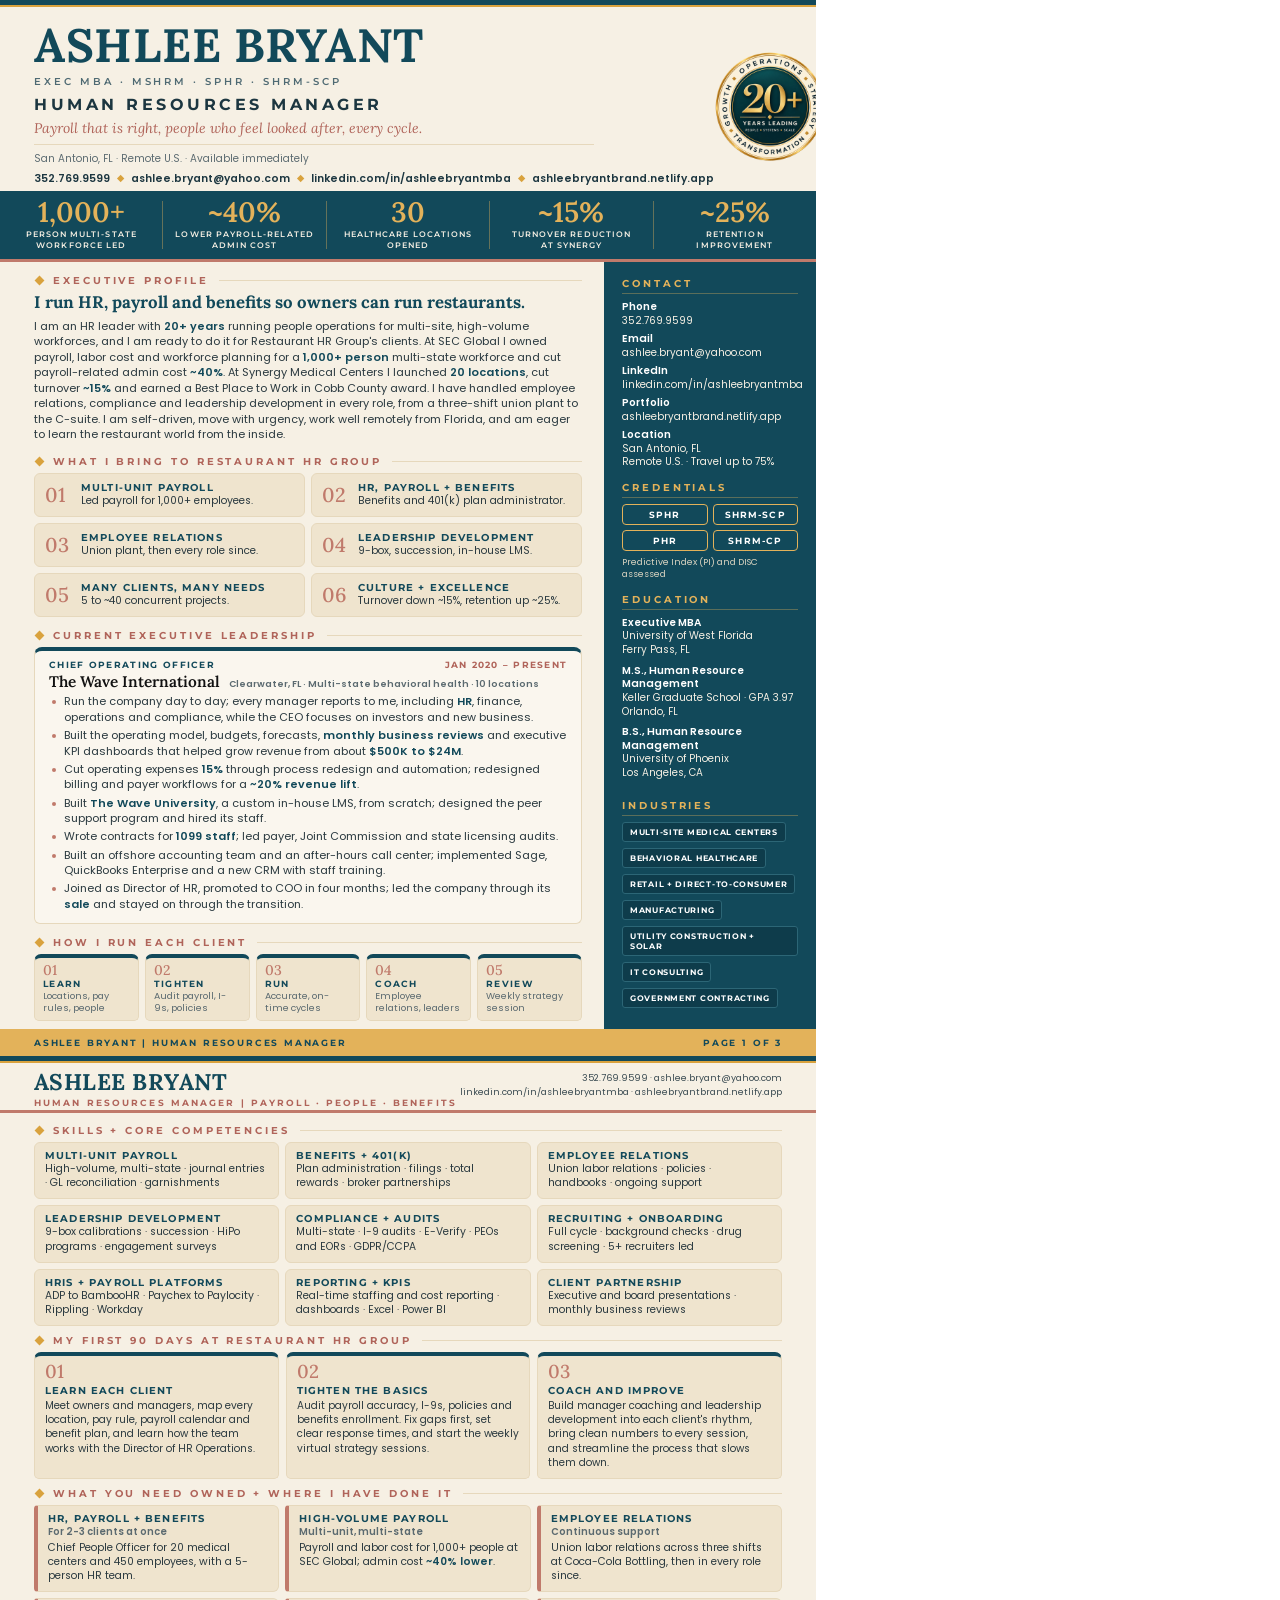
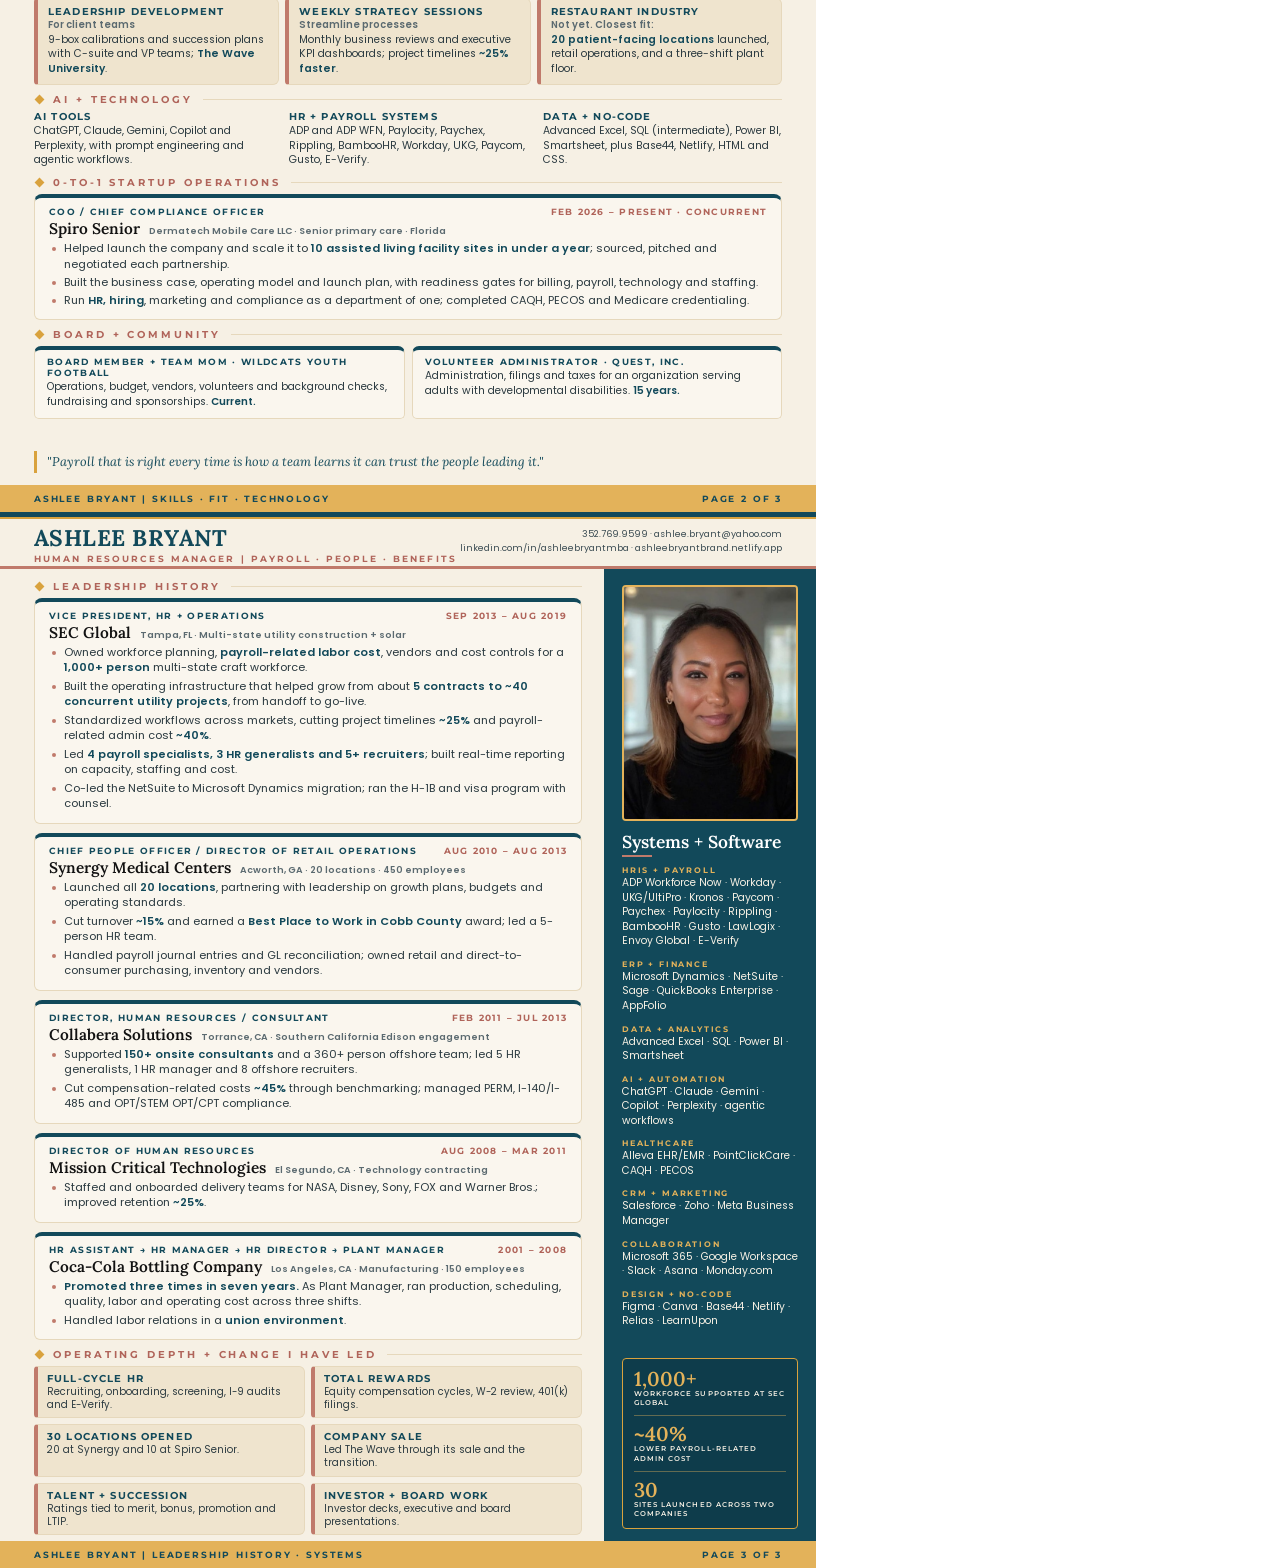
==== commit 760c7dcd: "Fix tile number spacing on resume page 1 Co-Authored-By: Claude Sonnet 5.5 <noreply@anthropic.com> C" ====
--- a/resume/resume.html
+++ b/resume/resume.html
@@ -115,7 +115,7 @@
 .depth{display:grid;grid-template-columns:1fr 1fr;gap:6px}
 .depth .tile{border-left:4px solid var(--terra);border-radius:4px 6px 6px 4px;padding:6px 9px;font-size:7.4pt;line-height:1.33}
 #p1 .sec{margin-bottom:13px}
-#p1 .tile{padding:8px 10px}
+#p1 .tile{padding:8px 10px 8px 46px}
 #p1 .side .grp{margin-bottom:13px}
 </style></head><body>
 
